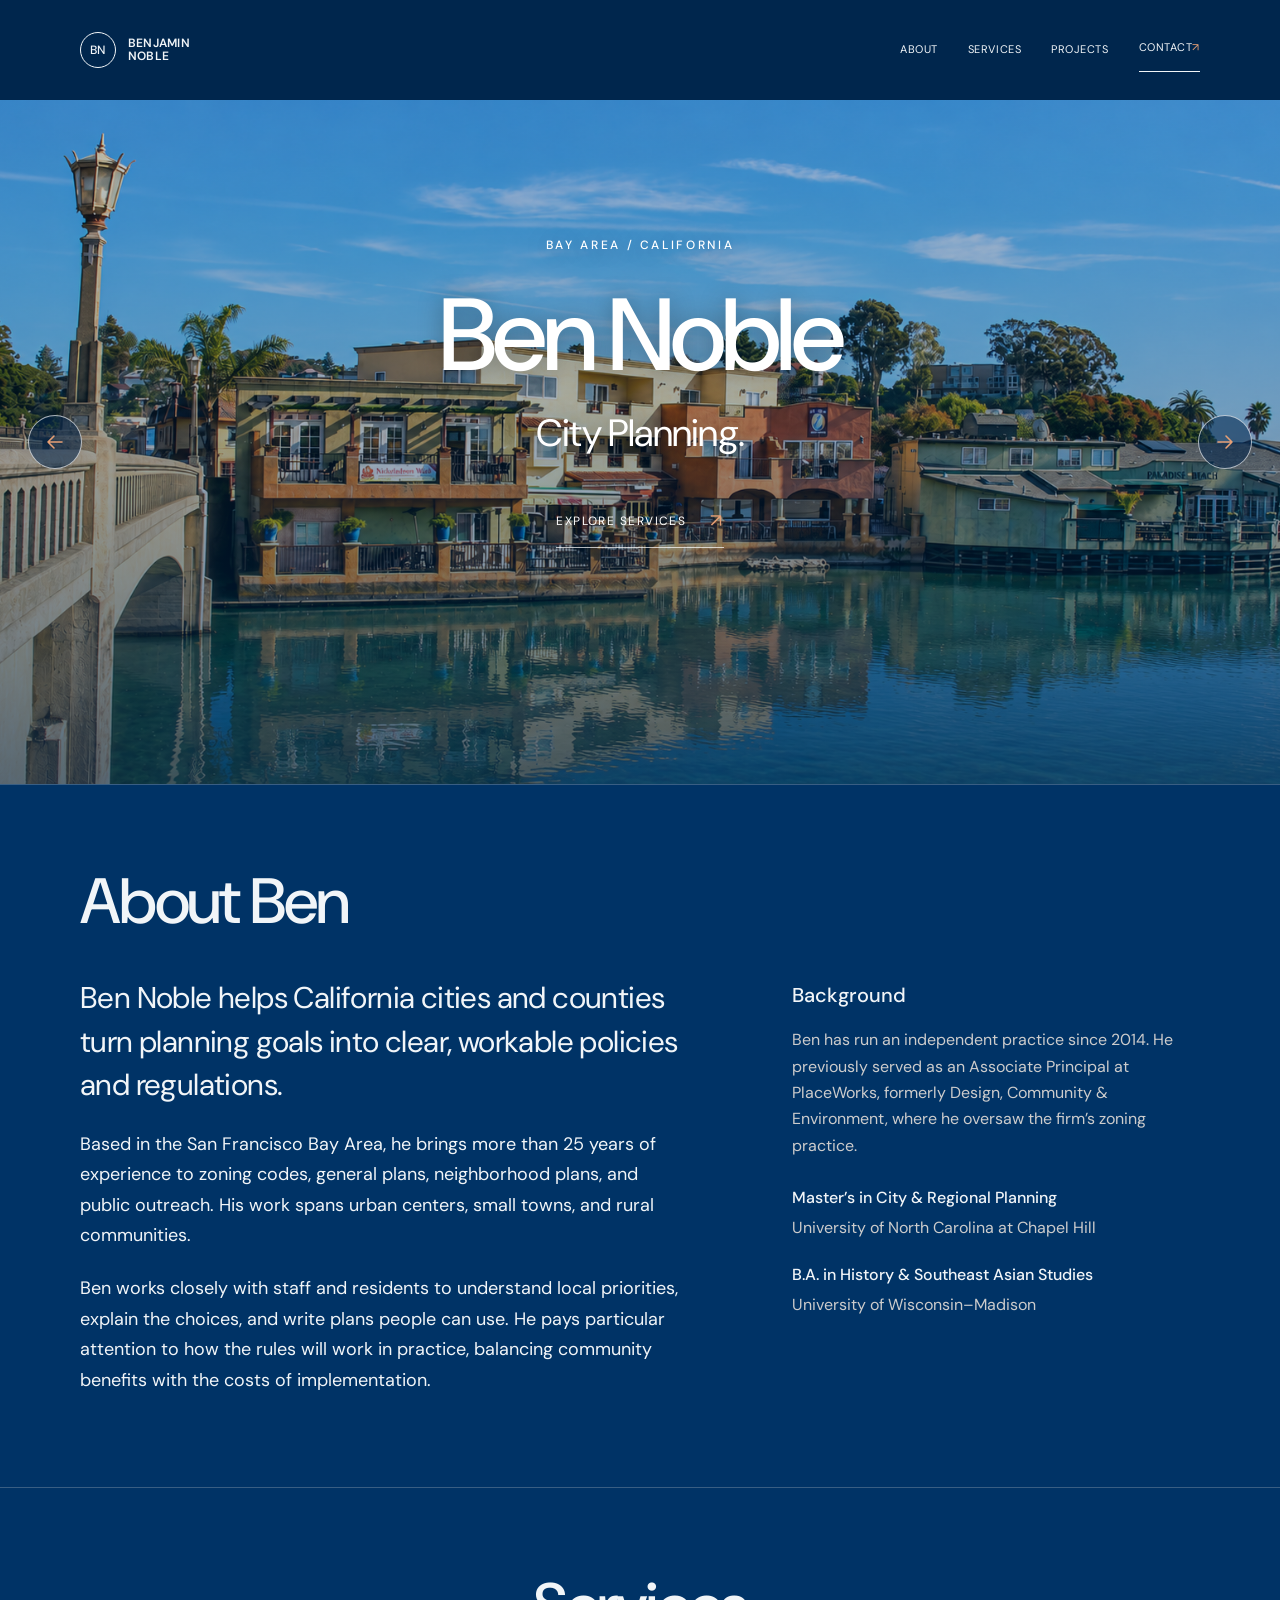
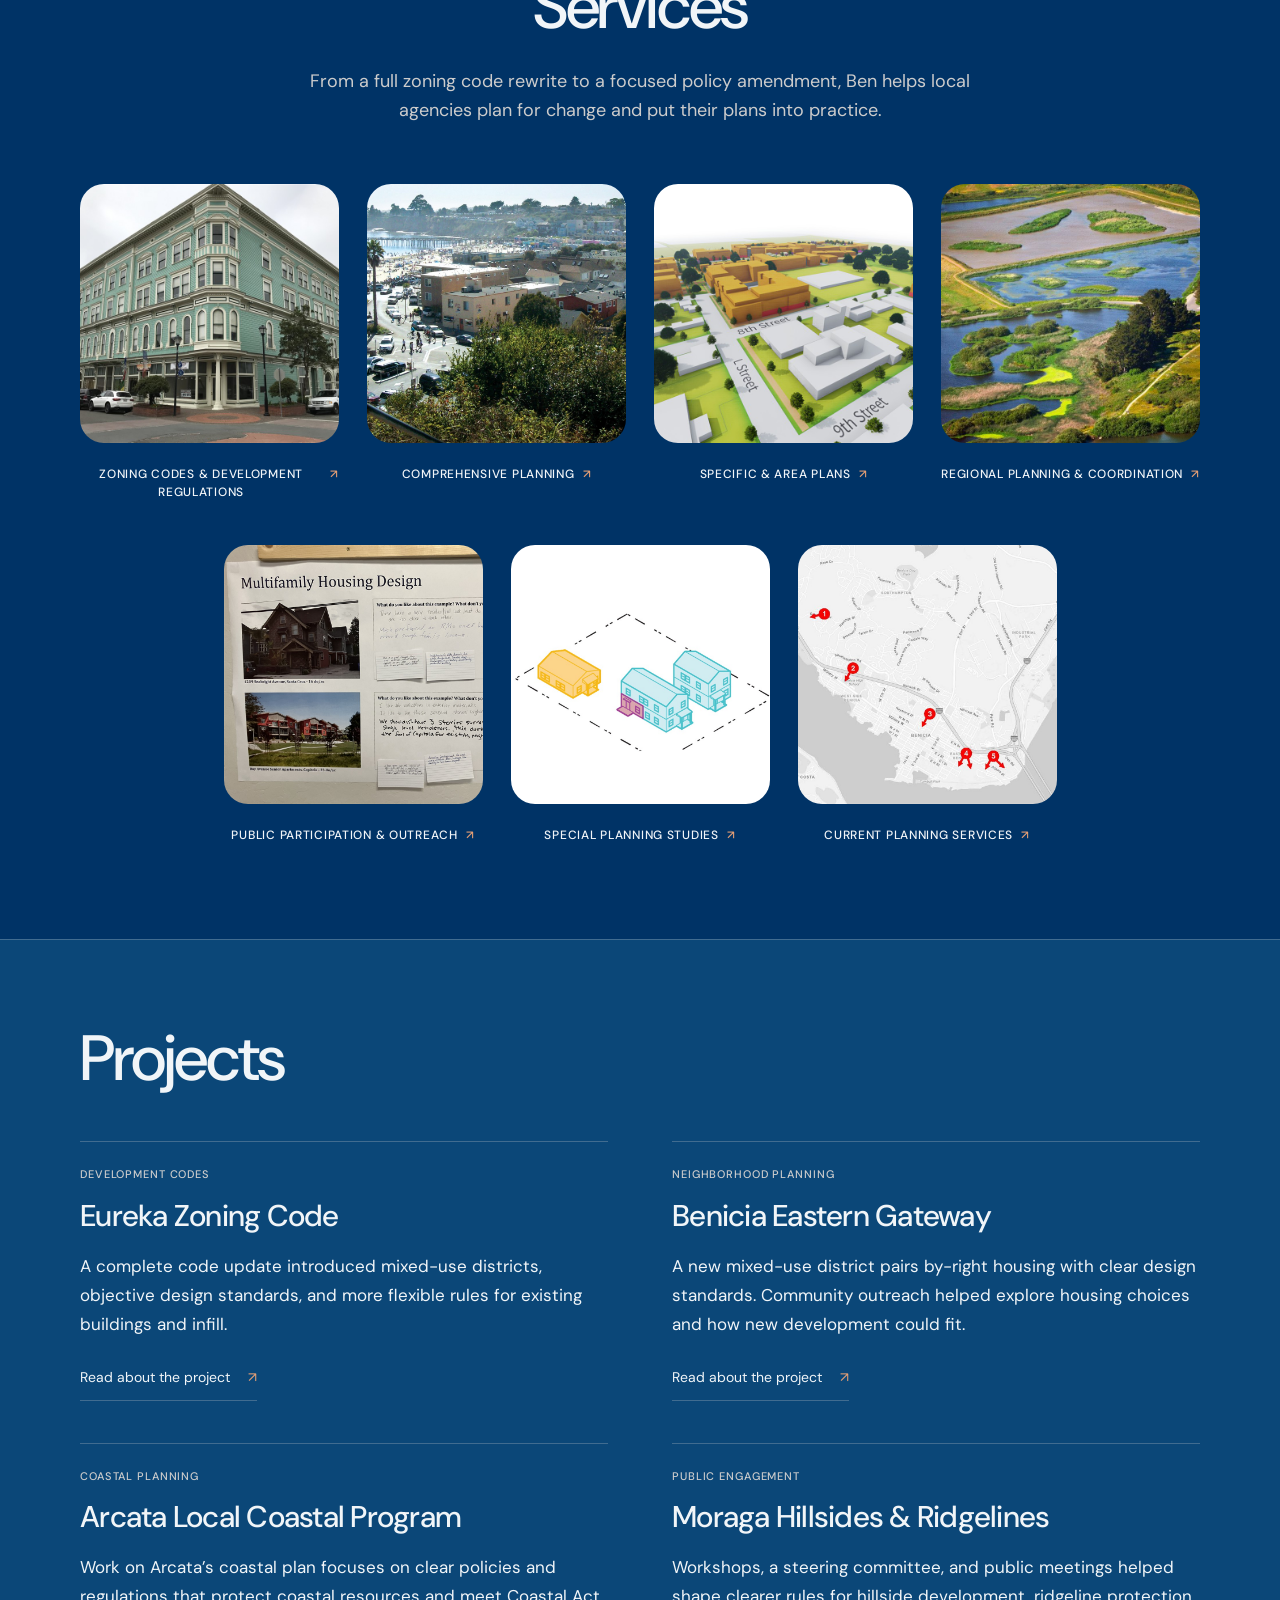
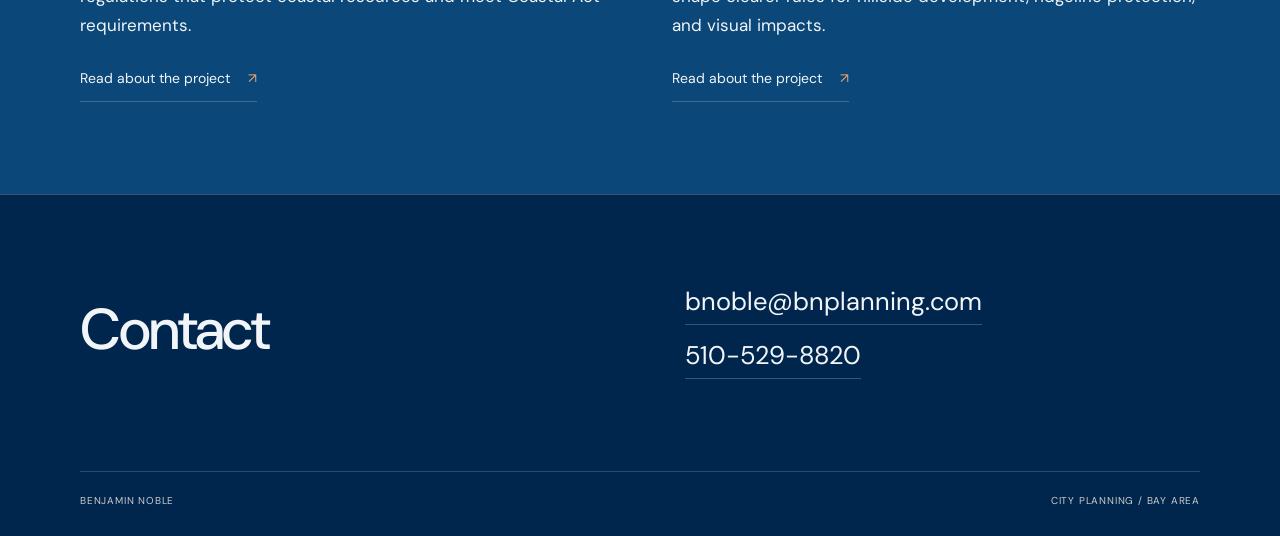
==== index.html @ ea284060 "Keep Benicia bench out of hero crop at narrow widths" ====
<!doctype html>
<html lang="en">
  <head>
    <meta charset="UTF-8" />
    <meta name="viewport" content="width=device-width, initial-scale=1.0" />
    <meta name="description" content="Ben Noble is a Bay Area city planning consultant helping California communities with zoning codes, general plans, area plans, and public outreach." />
    <title>Benjamin Noble — City Planning</title>
    <link rel="preconnect" href="https://fonts.googleapis.com" />
    <link rel="preconnect" href="https://fonts.gstatic.com" crossorigin />
    <link href="https://fonts.googleapis.com/css2?family=DM+Sans:wght@400;500;600&display=swap" rel="stylesheet" />
    <link rel="stylesheet" href="styles.css?v=hero-photos-3" />
  </head>
  <body class="home-page">
    <a class="skip-link" href="#main">Skip to content</a>
    <header class="site-header">
      <div class="shell header-inner">
        <a class="wordmark" href="#top" aria-label="Benjamin Noble home">
          <span class="wordmark-mark" aria-hidden="true">BN</span>
          <span>Benjamin<br />Noble</span>
        </a>
        <button class="menu-toggle" type="button" aria-expanded="false" aria-controls="site-nav">
          <span class="menu-toggle-label">Menu</span>
          <span class="menu-toggle-icon" aria-hidden="true"><i></i><i></i></span>
        </button>
        <nav class="site-nav" id="site-nav" aria-label="Primary navigation">
          <a href="#about">About</a>
          <a href="#projects">Services</a>
          <a href="#selected-projects">Projects</a>
          <a class="nav-contact" href="#contact">Contact <span aria-hidden="true">↗</span></a>
        </nav>
      </div>
    </header>

    <main id="main">
      <section class="hero hero-photo hero-slideshow" id="top" aria-labelledby="hero-title" aria-roledescription="carousel">
        <div class="hero-slides" aria-hidden="true">
          <img class="hero-slide is-active" src="images/hero-capitola-bridge.png" alt="" width="1903" height="826" fetchpriority="high" />
          <img class="hero-slide" src="images/hero-capitola-mall.jpg" alt="" width="2400" height="1800" />
          <img class="hero-slide" src="images/hero-benicia-city.jpg" alt="" width="4032" height="3024" />
        </div>
        <div class="shell hero-photo-content">
          <p class="hero-location">Bay Area / California</p>
          <h1 id="hero-title">Ben Noble</h1>
          <p class="hero-discipline">City Planning.</p>
          <a class="hero-services-link" href="#projects">Explore services <span aria-hidden="true">↗</span></a>
        </div>
        <div class="hero-carousel-controls" hidden>
          <button class="hero-step hero-previous" type="button" aria-label="Previous photo"><svg viewBox="0 0 24 24" aria-hidden="true"><path d="M19 12H5m6-6-6 6 6 6" /></svg></button>
          <button class="hero-step hero-next" type="button" aria-label="Next photo"><svg viewBox="0 0 24 24" aria-hidden="true"><path d="M5 12h14m-6-6 6 6-6 6" /></svg></button>
          <p class="visually-hidden hero-slide-status" aria-live="polite"></p>
        </div>
      </section>

      <section class="intro section-rule" id="about" aria-labelledby="about-title">
        <div class="shell">
          <h2 class="content-title" id="about-title">About Ben</h2>
          <div class="about-grid">
            <div class="about-copy">
              <p class="about-lead">Ben Noble helps California cities and counties turn planning goals into clear, workable policies and regulations.</p>
              <p>Based in the San Francisco Bay Area, he brings more than 25 years of experience to zoning codes, general plans, neighborhood plans, and public outreach. His work spans urban centers, small towns, and rural communities.</p>
              <p>Ben works closely with staff and residents to understand local priorities, explain the choices, and write plans people can use. He pays particular attention to how the rules will work in practice, balancing community benefits with the costs of implementation.</p>
            </div>
            <aside class="about-background" aria-labelledby="background-title">
              <h3 id="background-title">Background</h3>
              <p>Ben has run an independent practice since 2014. He previously served as an Associate Principal at PlaceWorks, formerly Design, Community &amp; Environment, where he oversaw the firm’s zoning practice.</p>
              <dl class="credentials">
                <div><dt>Master’s in City &amp; Regional Planning</dt><dd>University of North Carolina at Chapel Hill</dd></div>
                <div><dt>B.A. in History &amp; Southeast Asian Studies</dt><dd>University of Wisconsin–Madison</dd></div>
              </dl>
            </aside>
          </div>
        </div>
      </section>

      <section class="projects section-rule" id="projects" aria-labelledby="work-title">
        <div class="shell work-shell">
          <div class="work-heading">
            <h2 id="work-title">Services</h2>
            <p class="section-description">From a full zoning code rewrite to a focused policy amendment, Ben helps local agencies plan for change and put their plans into practice.</p>
          </div>
          <div class="work-grid">
            <a class="work-card" href="policy.html">
              <div class="work-visual"><img src="images/policy.jpg" alt="Historic corner building in Eureka" width="640" height="640" loading="lazy" /></div>
              <h3>Zoning codes & development regulations <span aria-hidden="true">↗</span></h3>
            </a>
            <a class="work-card" href="planning.html">
              <div class="work-visual"><img src="images/planning-capitola-photo.jpg?v=edge-1" alt="Capitola waterfront and surrounding neighborhood" width="900" height="900" loading="lazy" /></div>
              <h3>Comprehensive planning <span aria-hidden="true">↗</span></h3>
            </a>
            <a class="work-card" href="design.html">
              <div class="work-visual"><img src="images/design.jpg" alt="Urban design model for Arcata’s Creamery neighborhood" width="640" height="640" loading="lazy" /></div>
              <h3>Specific & area plans <span aria-hidden="true">↗</span></h3>
            </a>
            <a class="work-card" href="regional-planning.html">
              <div class="work-visual"><img src="images/regional.jpg" alt="Wetlands and waterways in Arcata" width="640" height="640" loading="lazy" /></div>
              <h3>Regional planning & coordination <span aria-hidden="true">↗</span></h3>
            </a>
            <a class="work-card" href="engagement.html">
              <div class="work-visual"><img src="images/outreach-multifamily.jpg" alt="Multifamily housing design display with written public feedback" width="900" height="900" loading="lazy" /></div>
              <h3>Public participation & outreach <span aria-hidden="true">↗</span></h3>
            </a>
            <a class="work-card" href="planning-studies.html">
              <div class="work-visual"><img src="images/studies-single-lot.jpg" alt="Single-lot housing configuration diagram" width="900" height="900" loading="lazy" /></div>
              <h3>Special planning studies <span aria-hidden="true">↗</span></h3>
            </a>
            <a class="work-card" href="current-planning.html">
              <div class="work-visual"><img src="images/current-view-protection.jpg?v=edge-1" alt="View-protection study locations in Benicia" width="900" height="900" loading="lazy" /></div>
              <h3>Current planning services <span aria-hidden="true">↗</span></h3>
            </a>
          </div>
        </div>
      </section>

      <section class="selected-projects section-rule" id="selected-projects" aria-labelledby="selected-projects-title">
        <div class="shell">
          <h2 class="content-title" id="selected-projects-title">Projects</h2>
          <div class="featured-grid">
            <article class="featured-project">
              <p class="project-type">Development codes</p>
              <h3>Eureka Zoning Code</h3>
              <p>A complete code update introduced mixed-use districts, objective design standards, and more flexible rules for existing buildings and infill.</p>
              <a class="project-read-more" href="policy.html#eureka-zoning">Read about the project <span aria-hidden="true">↗</span><span class="visually-hidden">: Eureka Zoning Code</span></a>
            </article>
            <article class="featured-project">
              <p class="project-type">Neighborhood planning</p>
              <h3>Benicia Eastern Gateway</h3>
              <p>A new mixed-use district pairs by-right housing with clear design standards. Community outreach helped explore housing choices and how new development could fit.</p>
              <a class="project-read-more" href="design.html#benicia-gateway">Read about the project <span aria-hidden="true">↗</span><span class="visually-hidden">: Benicia Eastern Gateway</span></a>
            </article>
            <article class="featured-project">
              <p class="project-type">Coastal planning</p>
              <h3>Arcata Local Coastal Program</h3>
              <p>Work on Arcata’s coastal plan focuses on clear policies and regulations that protect coastal resources and meet Coastal Act requirements.</p>
              <a class="project-read-more" href="planning.html#arcata-coastal">Read about the project <span aria-hidden="true">↗</span><span class="visually-hidden">: Arcata Local Coastal Program</span></a>
            </article>
            <article class="featured-project">
              <p class="project-type">Public engagement</p>
              <h3>Moraga Hillsides &amp; Ridgelines</h3>
              <p>Workshops, a steering committee, and public meetings helped shape clearer rules for hillside development, ridgeline protection, and visual impacts.</p>
              <a class="project-read-more" href="engagement.html#moraga-hillsides">Read about the project <span aria-hidden="true">↗</span><span class="visually-hidden">: Moraga Hillsides &amp; Ridgelines</span></a>
            </article>
          </div>
        </div>
      </section>

      <section class="contact section-rule" id="contact" aria-labelledby="contact-title">
        <div class="shell contact-layout">
          <h2 class="content-title" id="contact-title">Contact</h2>
          <div class="contact-details">
            <a href="mailto:bnoble@bnplanning.com">bnoble@bnplanning.com</a>
            <a href="tel:+15105298820">510-529-8820</a>
          </div>
        </div>
      </section>
    </main>

    <footer class="site-footer">
      <div class="shell footer-inner">
        <span>Benjamin Noble</span>
        <span>City planning / Bay Area</span>
      </div>
    </footer>
    <script src="script.js?v=hero-photos-2"></script>
  </body>
</html>
---- styles.css ----
:root {
  --paper: #003366;
  --ink: #f1f5f8;
  --muted: #CCCCCC;
  --line: rgba(204, 204, 204, .28);
  --sage: #426b91;
  --navy: #00264d;
  --coral: #e7a075;
  --shell: min(1120px, calc(100vw - 80px));
  --sans: "DM Sans", Arial, sans-serif;
  --motion-ease: cubic-bezier(.22, 1, .36, 1);
}

* { box-sizing: border-box; }
html { scroll-behavior: smooth; }
body { margin: 0; background: var(--paper); color: var(--ink); font-family: var(--sans); font-size: 16px; line-height: 1.4; }
a { color: inherit; text-decoration: none; }
a:focus-visible, button:focus-visible { outline: 2px solid var(--coral); outline-offset: 5px; }
.shell { width: var(--shell); margin: 0 auto; }
.skip-link { position: fixed; left: 1rem; top: -5rem; z-index: 20; padding: .65rem 1rem; background: var(--ink); color: var(--paper); }
.skip-link:focus { top: 1rem; }
.site-header { position: absolute; z-index: 5; top: 0; width: 100%; }
.header-inner { display: flex; align-items: center; justify-content: space-between; padding: 28px 0; }
.wordmark { display: flex; align-items: center; gap: 12px; font-size: 12px; line-height: 1.05; font-weight: 600; letter-spacing: .02em; text-transform: uppercase; }
.wordmark-mark { display: grid; width: 36px; height: 36px; place-items: center; border: 1px solid var(--ink); border-radius: 50%; font-family: var(--sans); font-size: 12px; font-weight: 500; }
.site-nav { display: flex; align-items: center; gap: 30px; font-family: var(--sans); font-size: 11px; text-transform: uppercase; letter-spacing: .05em; }
.site-nav a { transition: color .2s ease; }
.site-nav a:hover { color: var(--coral); }
.nav-contact { border-bottom: 1px solid currentColor; padding-bottom: 3px; }
.menu-toggle { display: none; border: 0; background: none; color: inherit; font: inherit; }
.hero { min-height: 640px; padding: 125px 0 45px; }
.hero-grid { display: grid; grid-template-columns: 1fr .93fr; align-items: center; gap: 9%; }
.eyebrow, .section-index, .art-label, .project-caption, .footer-inner { font-family: var(--sans); font-size: 10px; letter-spacing: .08em; text-transform: uppercase; }
.eyebrow { display: flex; align-items: center; gap: 13px; margin: 0 0 30px; color: var(--muted); }
.eyebrow span { color: var(--coral); }
h1, h2 { margin: 0; font-weight: 500; letter-spacing: -.045em; line-height: .92; }
h1 { font-size: clamp(58px, 8.2vw, 112px); }
h2 { font-size: clamp(54px, 7vw, 92px); }
h1 em, h2 em { font-family: var(--sans); font-style: normal; font-weight: 500; letter-spacing: -.06em; }
.hero-bottom { display: flex; align-items: center; justify-content: space-between; max-width: 390px; margin-top: 52px; }
.circle-link { display: grid; width: 52px; height: 52px; place-items: center; border: 1px solid var(--ink); border-radius: 50%; font-size: 22px; transition: background .2s ease, color .2s ease; }
.circle-link:hover { background: var(--ink); color: var(--paper); }
.hero-art { position: relative; max-width: 620px; aspect-ratio: 620 / 680; background: var(--sage); overflow: hidden; }
.hero-art svg { display: block; width: 100%; height: 100%; }
.art-label { position: absolute; z-index: 1; color: var(--navy); }
.art-label-top { top: 22px; left: 22px; }
.art-label-bottom { right: 22px; bottom: 22px; writing-mode: vertical-rl; transform: rotate(180deg); }
.section-rule { border-top: 1px solid var(--line); }
.split-layout { display: grid; grid-template-columns: 1fr 2.2fr; gap: 9%; }
.intro { padding: 82px 0 92px; }
.section-index { margin: 8px 0 0; color: var(--muted); }
.intro-content { max-width: 680px; }
.intro-meta { display: flex; align-items: center; gap: 28px; margin-top: 38px; }
.placeholder-copy { margin: 0; color: var(--muted); font-family: var(--sans); font-size: 11px; text-transform: uppercase; letter-spacing: .08em; }
.line-arrow { color: var(--coral); font-size: 26px; }
.services { padding: 84px 0 92px; background: #0b4778; }
.section-heading { align-items: start; }
.section-heading h2 { margin-top: 30px; }
.service-list { margin: 58px 0 0 31.4%; border-top: 1px solid var(--line); }
.service-item { display: grid; grid-template-columns: 1fr 30px; align-items: center; gap: 22px; padding: 24px 0; border-bottom: 1px solid var(--line); transition: color .2s ease; }
.service-item:is(:hover, :focus-visible) { color: var(--coral); }
.service-arrow { font-family: var(--sans); font-size: 10px; }
.service-name { font-family: var(--sans); font-size: clamp(25px, 3vw, 40px); }
.service-arrow { font-size: 20px; text-align: right; }
.service-detail-grid { display: grid; grid-template-columns: repeat(2, 1fr); gap: 1px; margin: 48px 0 0 31.4%; background: var(--line); border: 1px solid var(--line); }
.service-detail { min-height: 180px; padding: 22px 24px 20px; background: #0b4778; scroll-margin-top: 24px; }
.detail-placeholder, .detail-back { margin: 0; color: var(--muted); font-family: var(--sans); font-size: 10px; letter-spacing: .07em; text-transform: uppercase; }
.service-detail h3 { margin: 26px 0 12px; font-family: var(--sans); font-size: clamp(25px, 3vw, 38px); font-weight: 500; letter-spacing: -.04em; }
.detail-back { display: inline-block; margin-top: 30px; border-bottom: 1px solid currentColor; padding-bottom: 3px; transition: color .2s ease; }
.detail-back:hover { color: var(--coral); }
.projects { padding: 84px 0 95px; }
.projects-heading { display: flex; align-items: baseline; justify-content: space-between; }
.text-link { font-family: var(--sans); font-size: 10px; text-transform: uppercase; letter-spacing: .07em; border-bottom: 1px solid currentColor; padding-bottom: 4px; }
.project-grid { display: grid; grid-template-columns: 1.2fr .8fr; gap: 7%; align-items: start; margin-top: 58px; }
.project-card { display: block; }
.project-card-small { margin-top: 68px; }
.project-card-offset { margin-top: 145px; }
.project-visual { position: relative; display: flex; align-items: end; min-height: 330px; overflow: hidden; }
.project-card-large .project-visual { min-height: 390px; }
.project-visual span { position: relative; z-index: 1; margin: 22px; font-family: var(--sans); font-size: 10px; letter-spacing: .07em; line-height: 1.45; text-transform: uppercase; }
.visual-terrace { background: #315f86; }
.visual-terrace::before { position: absolute; inset: 18% -10% 0; content: ""; background: repeating-linear-gradient(155deg, transparent 0 48px, rgba(204,204,204,.65) 49px 51px); transform: rotate(-13deg); }
.visual-block { background: var(--navy); color: var(--ink); }
.visual-block::before { position: absolute; inset: 0; content: ""; background: linear-gradient(135deg, transparent 0 29%, rgba(227,125,84,.86) 30% 48%, transparent 49% 100%), linear-gradient(25deg, transparent 0 55%, rgba(204,204,204,.5) 56% 67%, transparent 68%); }
.visual-grid { background: #214f7e; }
.visual-grid::before { position: absolute; inset: 0; content: ""; background: linear-gradient(90deg, transparent 49.5%, rgba(0,51,102,.45) 50% 50.5%, transparent 51%), linear-gradient(0deg, transparent 49.5%, rgba(0,51,102,.45) 50% 50.5%, transparent 51%); background-size: 54px 54px; transform: rotate(18deg) scale(1.3); }
.project-caption { display: flex; justify-content: space-between; padding-top: 15px; color: var(--muted); }
.contact { padding: 86px 0 92px; background: var(--navy); color: var(--ink); }
.contact-inner { display: grid; grid-template-columns: 1fr 2.2fr; gap: 9%; }
.contact .section-index { color: #CCCCCC; }
.contact h2 { grid-column: 2; margin-top: 34px; }
.contact-link { grid-column: 2; width: max-content; margin-top: 36px; border-bottom: 1px solid currentColor; padding-bottom: 7px; font-family: var(--sans); font-size: 11px; text-transform: uppercase; letter-spacing: .08em; }
.contact-link span { color: var(--coral); margin-left: 20px; font-size: 17px; }
.site-footer { background: var(--navy); color: #CCCCCC; }
.footer-inner { display: flex; justify-content: space-between; gap: 20px; padding: 22px 0 28px; border-top: 1px solid rgba(204,204,204,.22); }
@media (max-width: 760px) {
  :root { --shell: min(100% - 40px, 600px); }
  .header-inner { padding: 22px 0; }
  .menu-toggle { display: flex; align-items: center; gap: 11px; cursor: pointer; font-family: var(--sans); font-size: 10px; letter-spacing: .07em; text-transform: uppercase; }
  .menu-toggle-icon { display: grid; gap: 5px; }
  .menu-toggle-icon i { display: block; width: 22px; height: 1px; background: currentColor; transition: transform .2s ease; }
  .site-nav { position: absolute; top: 78px; left: 20px; right: 20px; display: grid; gap: 0; padding: 10px 0; background: var(--paper); border: 1px solid var(--line); visibility: hidden; opacity: 0; pointer-events: none; transform: translateY(-6px); transition: opacity .2s ease, transform .25s var(--motion-ease), visibility .2s; }
  .site-nav.is-open { visibility: visible; opacity: 1; pointer-events: auto; transform: translateY(0); }
  .menu-toggle[aria-expanded="true"] .menu-toggle-icon i:first-child { transform: translateY(3px) rotate(45deg); }
  .menu-toggle[aria-expanded="true"] .menu-toggle-icon i:last-child { transform: translateY(-3px) rotate(-45deg); }
  .site-nav a { padding: 15px 18px; border-bottom: 1px solid var(--line); }
  .site-nav a:last-child { border-bottom: 0; }
  .nav-contact { border-bottom: 0; }
  .hero { min-height: auto; padding: 112px 0 52px; }
  .hero-grid { display: flex; flex-direction: column; align-items: stretch; gap: 58px; }
  h1 { font-size: clamp(60px, 18vw, 105px); }
  .hero-bottom { margin-top: 46px; }
  .hero-art { width: 82%; margin-left: auto; }
  .split-layout, .contact-inner { grid-template-columns: 1fr; gap: 50px; }
  .intro, .services, .projects { padding: 68px 0 76px; }
  .section-heading h2 { margin-top: 0; }
  .service-list { margin: 48px 0 0; }
  .service-detail-grid { grid-template-columns: 1fr; margin: 32px 0 0; }
  .project-grid { display: block; margin-top: 48px; }
  .project-card-small, .project-card-offset { margin-top: 48px; }
  .project-card-large .project-visual { min-height: 330px; }
  .project-visual { min-height: 240px; }
  .contact { padding: 68px 0 76px; }
  .contact h2, .contact-link { grid-column: 1; margin-top: 0; }
  .contact-link { margin-top: 30px; }
  .footer-inner { flex-wrap: wrap; font-size: 9px; }
}

.detail-page { min-height: 100vh; background: var(--paper); }
.detail-main { padding: 150px 0 110px; }
.detail-hero { display: grid; grid-template-columns: 1fr 2.2fr; gap: 9%; align-items: end; padding-bottom: 72px; border-bottom: 1px solid var(--line); }
.detail-hero h1 { font-size: clamp(64px, 9vw, 126px); }
.detail-kicker { margin: 0 0 24px; color: var(--muted); font-family: var(--sans); font-size: 10px; letter-spacing: .08em; text-transform: uppercase; }
.detail-intro { display: flex; align-items: end; justify-content: space-between; gap: 35px; }
.detail-intro p { max-width: 260px; margin: 0; color: var(--muted); font-family: var(--sans); font-size: 11px; line-height: 1.6; text-transform: uppercase; letter-spacing: .05em; }
.detail-index { margin: 0; color: var(--muted); font-family: var(--sans); font-size: 10px; letter-spacing: .08em; text-transform: uppercase; }
.detail-panels { display: grid; grid-template-columns: repeat(3, 1fr); gap: 1px; margin-top: 72px; background: var(--line); border: 1px solid var(--line); }
.detail-panel { min-height: 210px; padding: 24px; background: #0b4778; }
.detail-panel h2 { margin-top: 56px; font-size: clamp(29px, 3vw, 44px); }
.detail-return { display: inline-block; margin-top: 72px; border-bottom: 1px solid currentColor; padding-bottom: 5px; font-family: var(--sans); font-size: 10px; letter-spacing: .07em; text-transform: uppercase; }
.detail-return:hover { color: var(--coral); }

.text-link, .contact-link, .detail-return, .project-caption { transition: color .2s ease; }
.text-link:is(:hover, :focus-visible), .contact-link:is(:hover, :focus-visible), .project-card:is(:hover, :focus-visible) .project-caption { color: var(--coral); }

/* Small, one-step feedback; transforms leave the surrounding layout in place. */
@media (prefers-reduced-motion: no-preference) {
  .service-name, .service-arrow, .circle-link span, .contact-link span, .project-caption span:last-child { display: inline-block; transition: transform .3s var(--motion-ease); }
  .project-visual { transition: transform .35s var(--motion-ease); }
  .service-item:focus-visible .service-name { transform: translateX(4px); }
  .service-item:focus-visible .service-arrow, .contact-link:focus-visible span, .project-card:focus-visible .project-caption span:last-child { transform: translate(2px, -2px); }
  @media (hover: hover) and (pointer: fine) {
    .service-item:hover .service-name { transform: translateX(4px); }
    .service-item:hover .service-arrow, .contact-link:hover span, .project-card:hover .project-caption span:last-child { transform: translate(2px, -2px); }
    .circle-link:hover span { transform: translateY(3px); }
    .project-card:hover .project-visual { transform: translateY(-3px); }
  }
}

@media (prefers-reduced-motion: reduce) {
  html { scroll-behavior: auto; }
  *, *::before, *::after { animation: none !important; transition: none !important; }
  .site-nav { transform: none; }
}
@media (max-width: 760px) {
  .detail-main { padding: 110px 0 70px; }
  .detail-hero { grid-template-columns: 1fr; gap: 45px; padding-bottom: 50px; }
  .detail-intro { display: block; }
  .detail-intro p { margin-top: 30px; }
  .detail-panels { grid-template-columns: 1fr; margin-top: 48px; }
  .detail-panel { min-height: 160px; }
  .detail-panel h2 { margin-top: 35px; }
  .detail-return { margin-top: 48px; }
}

/* Category gallery inspired by the Our Work reference. */
.work-shell { max-width: 940px; }
.work-heading { text-align: center; margin-bottom: 58px; }
.work-heading .section-index { margin: 0 0 20px; }
.work-heading h2 { font-size: clamp(42px, 5vw, 66px); line-height: 1.1; letter-spacing: -.035em; }
.work-grid { display: grid; grid-template-columns: repeat(2, minmax(0, 1fr)); gap: 56px 64px; }
.work-card { display: block; min-width: 0; text-align: center; }
.work-visual { position: relative; aspect-ratio: 1 / 1; overflow: hidden; border-radius: 30px; isolation: isolate; }
.work-visual::before { z-index: -1; }
.work-number { position: absolute; top: 24px; left: 26px; font-size: 13px; letter-spacing: .1em; opacity: .8; }
.work-symbol { position: absolute; inset: 0; display: grid; place-items: center; font-size: clamp(100px, 15vw, 190px); font-weight: 400; line-height: 1; color: #f1f5f8; }
.work-card h3 { display: flex; align-items: center; justify-content: center; gap: 14px; margin: 22px 0 0; color: var(--ink); font-size: 15px; font-weight: 500; line-height: 1.5; letter-spacing: .12em; text-transform: uppercase; }
.work-card h3 span { color: var(--coral); }
.visual-community { background: #315f86; }
.visual-community::before { position: absolute; content: ""; inset: -25%; background: repeating-radial-gradient(circle at center, transparent 0 37px, rgba(204,204,204,.24) 38px 40px, transparent 41px 75px); }
.work-card:is(:hover, :focus-visible) h3 { color: var(--coral); }
@media (prefers-reduced-motion: no-preference) {
  .work-visual, .work-card h3 { transition: transform .3s var(--motion-ease), color .2s ease; }
  .work-card:is(:hover, :focus-visible) .work-visual { transform: translateY(-4px); }
}
@media (max-width: 760px) {
  .work-grid { gap: 38px 24px; }
  .work-heading { margin-bottom: 38px; }
  .work-visual { border-radius: 22px; }
  .work-number { top: 16px; left: 18px; font-size: 10px; }
  .work-symbol { font-size: clamp(70px, 18vw, 130px); }
  .work-card h3 { font-size: 12px; letter-spacing: .06em; gap: 8px; }
}
@media (max-width: 420px) {
  .work-grid { grid-template-columns: 1fr; gap: 36px; }
  .work-visual { aspect-ratio: 6 / 5; }
  .work-symbol { font-size: 130px; }
}

.work-visual img { display: block; width: 100%; height: 100%; object-fit: cover; }

.work-card h3 { max-width: 390px; margin-left: auto; margin-right: auto; align-items: baseline; }
.work-card h3 span { flex-shrink: 0; }
.service-overview { display: grid; grid-template-columns: 1fr 1fr; gap: 8%; align-items: start; margin-top: 60px; }
.service-overview p { font-size: clamp(20px, 2.3vw, 30px); line-height: 1.5; margin: 0; }
.service-overview img { display: block; width: 100%; height: auto; border-radius: 24px; }
.detail-hero h1 { font-size: clamp(42px, 6vw, 84px); line-height: 1.04; overflow-wrap: break-word; }
@media (max-width: 760px) { .service-overview { grid-template-columns: 1fr; gap: 35px; margin-top: 40px; } }

/* Four services above three centered services on desktop. */
.work-shell { max-width: 1120px; }
.work-grid { grid-template-columns: repeat(8, minmax(0, 1fr)); gap: 44px 28px; }
.work-card { grid-column: span 2; }
.work-card:nth-child(5) { grid-column: 2 / span 2; }
.work-card h3 { font-size: 12px; letter-spacing: .06em; gap: 8px; }
.work-visual { border-radius: 24px; }
@media (max-width: 900px) and (min-width: 761px) {
  .work-grid { grid-template-columns: repeat(3, minmax(0, 1fr)); gap: 36px 24px; }
  .work-card, .work-card:nth-child(5) { grid-column: auto; }
  .work-card:last-child { grid-column: 2; }
}
@media (max-width: 760px) {
  .work-grid { grid-template-columns: repeat(2, minmax(0, 1fr)); gap: 36px 24px; }
  .work-card, .work-card:nth-child(5), .work-card:last-child { grid-column: auto; }
}
@media (max-width: 420px) {
  .work-grid { grid-template-columns: 1fr; }
}

/* A shared alignment and compact two-column service directory. */
.services-heading { max-width: 760px; }
.services-heading .eyebrow { margin-bottom: 22px; }
.services-heading h2 { font-size: clamp(44px, 5.5vw, 76px); line-height: 1.05; }
.services .service-list { display: grid; grid-template-columns: repeat(2, minmax(0, 1fr)); column-gap: 54px; margin: 48px 0 0; border-top: 0; }
.services .service-item { grid-template-columns: minmax(0, 1fr) 24px; min-height: 108px; padding: 24px 0; border-top: 1px solid var(--line); border-bottom: 0; }
.services .service-name { font-size: clamp(20px, 2.1vw, 28px); line-height: 1.3; letter-spacing: -.02em; }
.services .service-arrow { font-size: 20px; }
@media (max-width: 760px) {
  .services .service-list { grid-template-columns: 1fr; margin-top: 34px; }
  .services .service-item { min-height: 84px; padding: 20px 0; }
}

/* Full-width city photograph with a centered title, in the site's navy palette. */
.home-page .site-header { position: relative; background: var(--navy); }
.hero-photo { position: relative; isolation: isolate; display: grid; align-items: center; min-height: 650px; min-height: clamp(560px, 78svh, 850px); padding: 90px 0 110px; overflow: hidden; background: var(--navy); color: #fff; }
.hero-background { position: absolute; z-index: -2; inset: 0; width: 100%; height: 100%; object-fit: cover; object-position: center 36%; }
.hero-photo::before { content: ""; position: absolute; z-index: -1; inset: 0; background: linear-gradient(180deg, rgba(0,38,77,.32), rgba(0,38,77,.32) 35%, rgba(0,38,77,.75)); }
.hero-photo-content { text-align: center; padding: 25px 0; text-shadow: 0 2px 24px rgba(0,0,0,.35); }
.hero-location { margin: 0 0 28px; font-size: 12px; font-weight: 500; text-transform: uppercase; letter-spacing: .22em; }
.hero-photo h1 { font-size: clamp(64px, 8vw, 118px); font-weight: 500; line-height: 1.04; letter-spacing: -.045em; }
.hero-discipline { margin: 22px 0 0; font-size: clamp(24px, 3vw, 38px); line-height: 1.25; letter-spacing: -.02em; }
.hero-services-link { display: inline-flex; align-items: center; gap: 24px; padding: 12px 0; margin-top: 38px; border-bottom: 1px solid rgba(255,255,255,.7); font-size: 12px; text-transform: uppercase; letter-spacing: .12em; }
.hero-services-link span { color: var(--coral); font-size: 19px; }
.hero-services-link:is(:hover,:focus-visible) { color: var(--coral); }
.hero-photo-credit { position: absolute; right: 28px; bottom: 20px; font-size: 10px; color: rgba(255,255,255,.8); }
.hero-photo-credit:hover { color: #fff; }
@media (max-width: 760px) {
  .hero-photo { min-height: 610px; min-height: min(78svh, 720px); padding: 84px 0 100px; }
  .hero-background { object-position: 53% center; }
  .hero-location { font-size: 10px; letter-spacing: .16em; }
  .hero-photo h1 { font-size: clamp(56px, 14vw, 88px); }
  .hero-photo-credit { right: 20px; left: 20px; bottom: 16px; text-align: center; font-size: 9px; }
}

/* Responsive safeguards and comfortably sized navigation controls. */
img { max-width: 100%; }
.detail-hero > *, .service-overview > *, .contact-inner > * { min-width: 0; }
h1, h2 { overflow-wrap: break-word; }
.site-nav a, .detail-return, .contact-link { min-height: 44px; display: inline-flex; align-items: center; }
@media (max-width: 760px) {
  .header-inner { padding: 18px 0; }
  .menu-toggle { min-height: 44px; min-width: 88px; justify-content: flex-end; padding: 10px 0 10px 10px; }
  .wordmark { min-height: 44px; }
  .intro h2, .contact h2 { font-size: clamp(42px, 10vw, 72px); line-height: 1.02; }
  .work-visual { aspect-ratio: 1; }
  html:not(.js) .header-inner { flex-wrap: wrap; gap: 20px; }
  html:not(.js) .menu-toggle { display: none; }
  html:not(.js) .site-nav { position: static; width: 100%; visibility: visible; opacity: 1; pointer-events: auto; transform: none; }
}


/* Content pages: a shared reading rhythm for biography, services, and projects. */
.visually-hidden { position: absolute; width: 1px; height: 1px; padding: 0; margin: -1px; overflow: hidden; clip-path: inset(50%); white-space: nowrap; border: 0; }
.content-title { font-size: clamp(42px, 5vw, 66px); line-height: 1.08; letter-spacing: -.035em; }
.section-description { max-width: 680px; margin: 24px 0 0; color: var(--muted); font-size: 18px; line-height: 1.65; }
.work-heading .section-description { margin-left: auto; margin-right: auto; }
.about-grid { display: grid; grid-template-columns: 1.5fr 1fr; gap: 9%; align-items: start; margin-top: 40px; }
.about-grid > *, .featured-grid > *, .contact-layout > *, .experience-entry > * { min-width: 0; }
.about-copy p { margin: 0 0 22px; font-size: 18px; line-height: 1.7; }
.about-copy .about-lead { font-size: clamp(24px, 2.5vw, 30px); line-height: 1.45; letter-spacing: -.02em; }
.about-copy p:last-child { margin-bottom: 0; }
.about-background { padding-top: 5px; }
.about-background h3 { margin: 0 0 18px; font-size: 20px; font-weight: 500; }
.about-background p, .credentials { color: var(--muted); font-size: 16px; line-height: 1.65; }
.about-background p { margin: 0; }
.credentials { margin: 26px 0 0; }
.credentials > div + div { margin-top: 20px; }
.credentials dt { color: var(--ink); font-weight: 500; }
.credentials dd { margin: 4px 0 0; }
.selected-projects { padding: 84px 0 92px; background: #0b4778; }
.featured-grid { display: grid; grid-template-columns: repeat(2, minmax(0, 1fr)); gap: 42px 64px; margin-top: 48px; }
.featured-project { display: flex; flex-direction: column; align-items: start; padding-top: 24px; border-top: 1px solid var(--line); }
.project-type { margin: 0 0 14px; color: var(--muted); font-size: 11px; font-weight: 500; line-height: 1.6; letter-spacing: .08em; text-transform: uppercase; }
.featured-project h3, .experience-entry h3 { margin: 0; font-size: clamp(25px, 2.5vw, 30px); font-weight: 500; line-height: 1.2; letter-spacing: -.025em; }
.featured-project > p:not(.project-type) { margin: 18px 0; font-size: 17px; line-height: 1.7; }
.project-read-more { display: inline-flex; align-items: center; gap: 18px; min-height: 44px; margin-top: auto; font-size: 14px; border-bottom: 1px solid var(--line); }
.project-read-more > span[aria-hidden], .service-next-step a span { color: var(--coral); }
.project-read-more:hover, .contact-details a:hover, .service-next-step a:hover { color: var(--coral); }
.contact-layout { display: grid; grid-template-columns: 1.35fr 1fr; gap: 9%; align-items: center; }
.contact-layout h2 { margin: 0; font-size: clamp(42px, 4.5vw, 62px); line-height: 1.08; }
.contact-description { max-width: 450px; margin: 26px 0 0; color: var(--muted); font-size: 18px; line-height: 1.65; }
.contact-details { display: flex; flex-direction: column; align-items: start; gap: 10px; }
.contact-details a { display: inline-flex; align-items: center; min-height: 44px; max-width: 100%; font-size: clamp(19px, 2.2vw, 27px); line-height: 1.4; overflow-wrap: anywhere; border-bottom: 1px solid var(--line); }
.contact-details p { margin: 22px 0 0; color: var(--muted); font-size: 16px; line-height: 1.7; }
.service-page .detail-hero { display: block; padding-bottom: 42px; }
.service-page .detail-index { margin-bottom: 22px; }
.service-page .detail-hero h1 { max-width: 980px; font-size: clamp(40px, 5.5vw, 72px); line-height: 1.08; }
.service-page .service-overview { grid-template-columns: 1.3fr 1fr; gap: 8%; }
.service-copy p { margin: 0 0 22px; font-size: 18px; line-height: 1.7; }
.service-copy .service-lead { font-size: clamp(24px, 2.3vw, 30px); line-height: 1.45; letter-spacing: -.02em; }
.service-copy p:last-child { margin-bottom: 0; }
.service-scope, .service-projects, .related-projects { margin-top: 72px; }
.service-scope h2, .service-projects h2, .related-projects h2 { font-size: clamp(28px, 3vw, 38px); line-height: 1.15; letter-spacing: -.025em; }
.service-scope ul, .related-projects ul { list-style: none; padding: 0; margin: 30px 0 0; }
.service-scope ul { display: grid; grid-template-columns: repeat(3, minmax(0, 1fr)); gap: 28px; }
.service-scope li { border-top: 1px solid var(--line); padding-top: 20px; font-size: 18px; line-height: 1.55; }
.experience-entry { display: grid; grid-template-columns: 1fr 1.5fr; gap: 8%; border-top: 1px solid var(--line); padding-top: 28px; margin-top: 32px; scroll-margin-top: 32px; }
.experience-entry > div > p:not(.project-type) { margin: 0 0 18px; font-size: 18px; line-height: 1.7; }
.experience-entry > div > p:last-child { margin-bottom: 0; }
.related-projects ul { display: grid; grid-template-columns: repeat(2, minmax(0, 1fr)); column-gap: 56px; }
.related-projects li { border-top: 1px solid var(--line); padding: 18px 0; font-size: 17px; line-height: 1.6; }
.service-next-step { display: flex; align-items: center; justify-content: space-between; flex-wrap: wrap; gap: 18px; margin-top: 72px; padding: 28px 32px; border-radius: 18px; background: #0b4778; }
.service-next-step p { margin: 0; font-size: 24px; line-height: 1.3; letter-spacing: -.02em; }
.service-next-step a { display: inline-flex; align-items: center; gap: 24px; min-height: 44px; border-bottom: 1px solid var(--line); font-size: 16px; }
.service-page .detail-return { margin-top: 38px; }
@media (max-width: 760px) {
  .about-grid, .featured-grid, .contact-layout, .service-page .service-overview, .experience-entry { grid-template-columns: 1fr; }
  .about-grid { gap: 36px; margin-top: 30px; }
  .about-background { border-top: 1px solid var(--line); padding-top: 28px; }
  .selected-projects { padding: 68px 0 76px; }
  .featured-grid { gap: 36px; margin-top: 34px; }
  .contact-layout { gap: 36px; }
  .contact-layout h2 { font-size: clamp(42px, 9vw, 62px); }
  .service-page .service-overview { gap: 32px; }
  .service-page .detail-hero { padding-bottom: 32px; }
  .service-scope, .service-projects, .related-projects { margin-top: 48px; }
  .service-scope ul, .related-projects ul { grid-template-columns: 1fr; gap: 0; margin-top: 24px; }
  .service-scope li { padding: 18px 0; }
  .experience-entry { gap: 22px; margin-top: 28px; padding-top: 24px; }
  .service-next-step { margin-top: 48px; padding: 24px; }
}

/* Contact: put the contact information first in a clean, two-column block. */
.contact-layout { grid-template-columns: 1fr 1fr; align-items: start; }
.contact-layout h2 { grid-column: auto; max-width: 12ch; }
.contact-details { grid-column: 2; grid-row: 1; padding-top: 4px; }
@media (max-width: 760px) {
  .contact-layout { grid-template-columns: 1fr; gap: 28px; }
  .contact-details { grid-column: 1; grid-row: auto; }
}

/* Keep directional marks as orange text symbols on mobile font fallback. */
.site-nav a span[aria-hidden="true"],
.hero-services-link span[aria-hidden="true"],
.work-card h3 span[aria-hidden="true"],
.project-read-more span[aria-hidden="true"],
.service-next-step a span[aria-hidden="true"] {
  color: var(--coral);
  font-family: "DM Sans", Arial, sans-serif;
  font-variant-emoji: text;
  font-style: normal;
}

/* Align contact heading and links as a compact, balanced block. */
.contact-layout { grid-template-columns: 1fr 1fr; align-items: center; gap: 8%; }
.contact-layout h2 { max-width: 12ch; }
.contact-details { grid-column: 2; grid-row: 1; padding: 0; }
.contact-details a { font-size: clamp(20px, 2vw, 26px); }
@media (max-width: 760px) {
  .contact-layout { grid-template-columns: 1fr; gap: 22px; }
  .contact-details { grid-column: 1; grid-row: auto; gap: 6px; }
  .contact-details a { font-size: clamp(20px, 5.5vw, 24px); }
}

/* Photo slideshow with fixed, readable copy and drawn controls. */
.hero-slideshow { min-height: clamp(540px, 76svh, 850px); padding: 80px 0 115px; }
.hero-slides { position: absolute; inset: 0; z-index: -2; }
.hero-slide { position: absolute; inset: 0; display: block; width: 100%; height: 100%; object-fit: cover; object-position: center; opacity: 0; transition: opacity 1.2s ease; }
.hero-slide.is-active { opacity: 1; }
.hero-slideshow::before { background: linear-gradient(180deg, rgba(0,38,77,.24), rgba(0,38,77,.35) 45%, rgba(0,38,77,.65)); }
.hero-slideshow .hero-photo-content { width: min(960px, calc(100% - 180px)); }
.hero-carousel-controls[hidden] { display: none; }
.hero-step { position: absolute; top: 50%; transform: translateY(-50%); width: 54px; height: 54px; padding: 14px; border: 1px solid rgba(255,255,255,.65); border-radius: 50%; background: rgba(0,38,77,.55); color: var(--coral); cursor: pointer; }
.hero-step svg { display: block; width: 100%; height: 100%; fill: none; stroke: currentColor; stroke-width: 1.6; stroke-linecap: round; stroke-linejoin: round; }
.hero-previous { left: 28px; }
.hero-next { right: 28px; }
.hero-step:hover { background: var(--navy); }
.hero-carousel-toolbar { position: absolute; bottom: 24px; left: 50%; transform: translateX(-50%); display: flex; align-items: center; gap: 18px; padding: 0 16px; border-radius: 30px; background: rgba(0,38,77,.75); white-space: nowrap; }
.hero-dots { display: flex; align-items: center; }
.hero-dots button { width: 32px; height: 44px; padding: 0; border: 0; background: none; cursor: pointer; color: white; }
.hero-dots button::before { content: ""; display: block; width: 7px; height: 7px; margin: auto; border: 1px solid currentColor; border-radius: 50%; }
.hero-dots button[aria-current="true"] { color: var(--coral); }
.hero-dots button[aria-current="true"]::before { background: currentColor; }
.hero-playback { min-height: 44px; border: 0; padding: 8px 0; background: none; color: white; font: 500 11px var(--sans); cursor: pointer; }
@media (max-width: 760px) {
  .hero-slideshow { min-height: 620px; min-height: max(560px, 76svh); padding: 70px 0 105px; }
  .hero-slideshow .hero-photo-content { width: calc(100% - 72px); }
  .hero-slideshow h1 { font-size: clamp(48px, 12vw, 88px); }
  .hero-step { top: auto; bottom: 20px; transform: none; width: 44px; height: 44px; padding: 10px; }
  .hero-previous { left: 16px; }
  .hero-next { right: 16px; }
  .hero-carousel-toolbar { bottom: 20px; gap: 8px; padding: 0 10px; }
  .hero-dots button { width: 25px; }
}
@media (prefers-reduced-motion: reduce) {
  .hero-slide { transition: none; }
}

/* Frame the supplied slideshow photos without white bands or the Benicia bench. */
.hero-slide:nth-child(2) { transform: scale(1.18); }
.hero-slide:nth-child(3) { object-position: center 35%; }
@media (max-width: 1100px) {
  .hero-slide:nth-child(3) { transform: scale(1.6); transform-origin: center 40%; }
}
@media (max-width: 760px) {
  .hero-slide:nth-child(2) { transform: scale(1.27); }
  .hero-slide:nth-child(3) { transform: scale(1.6); }
}
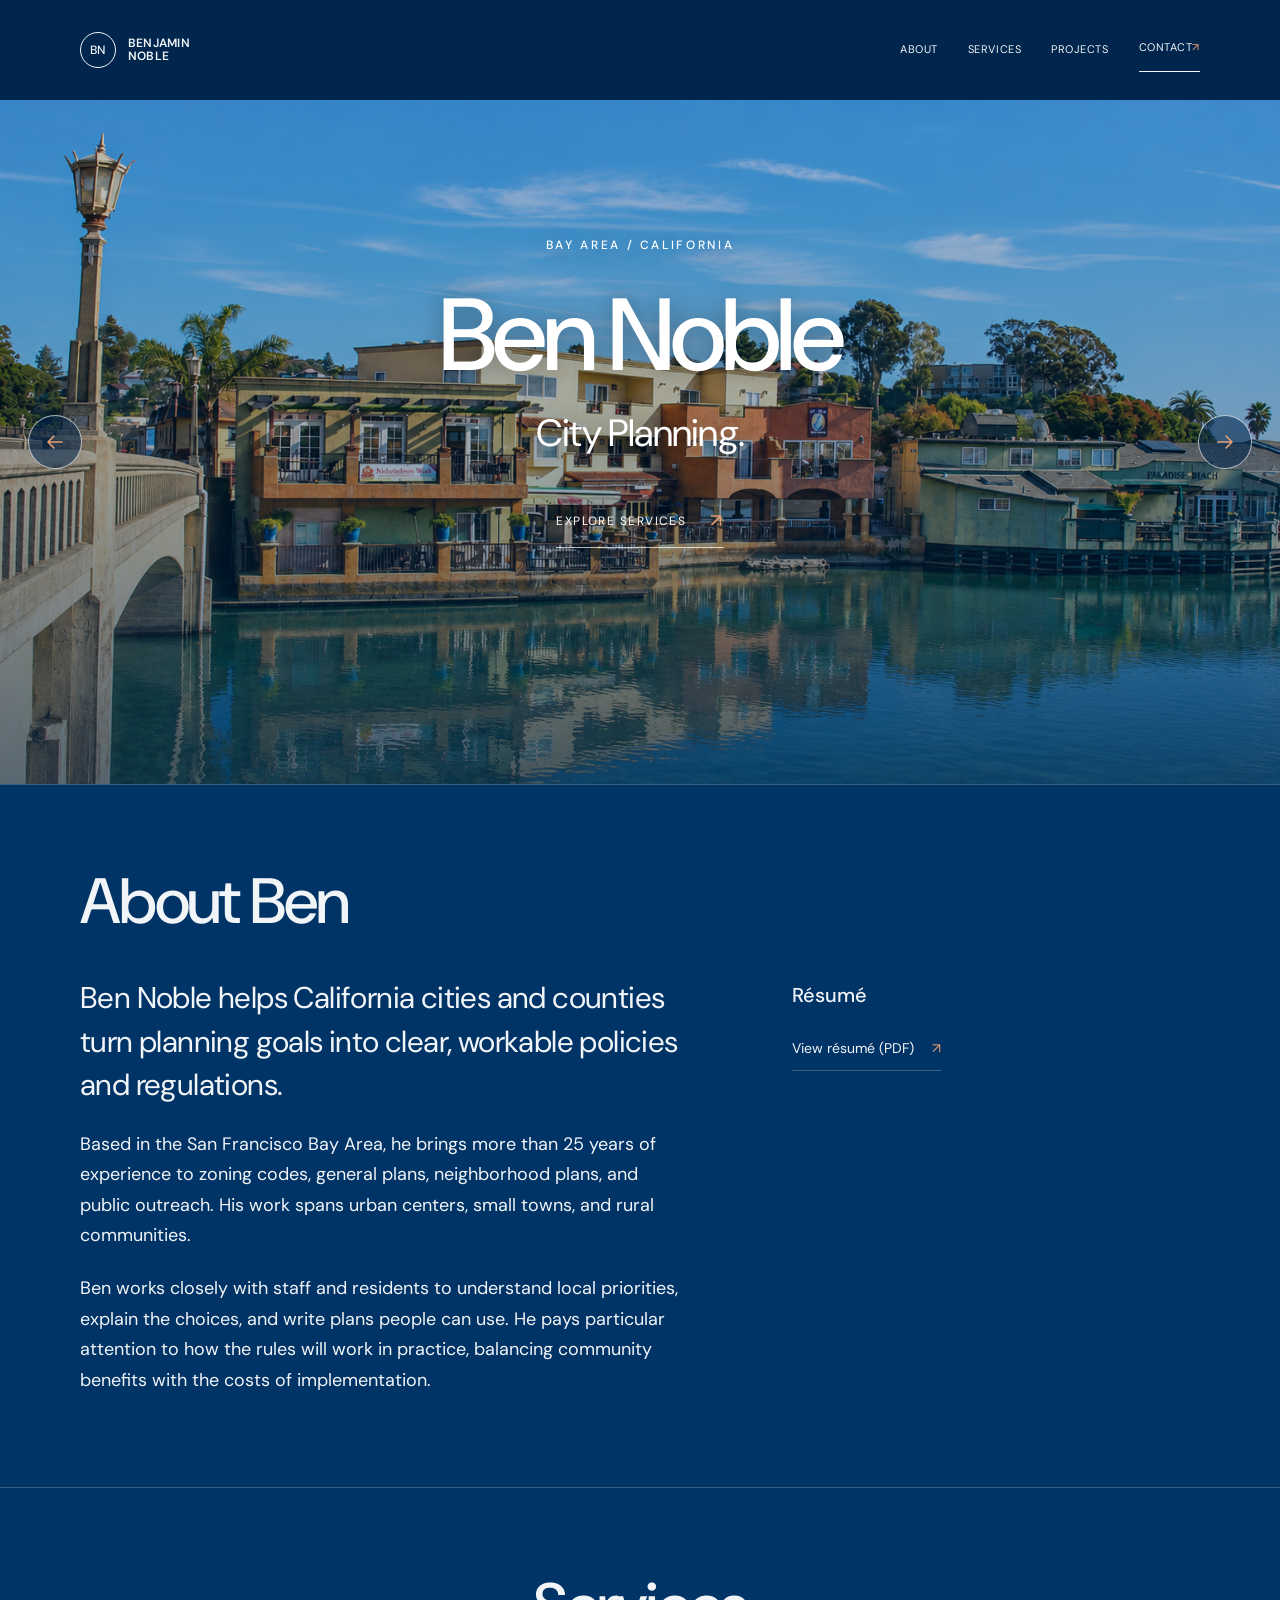
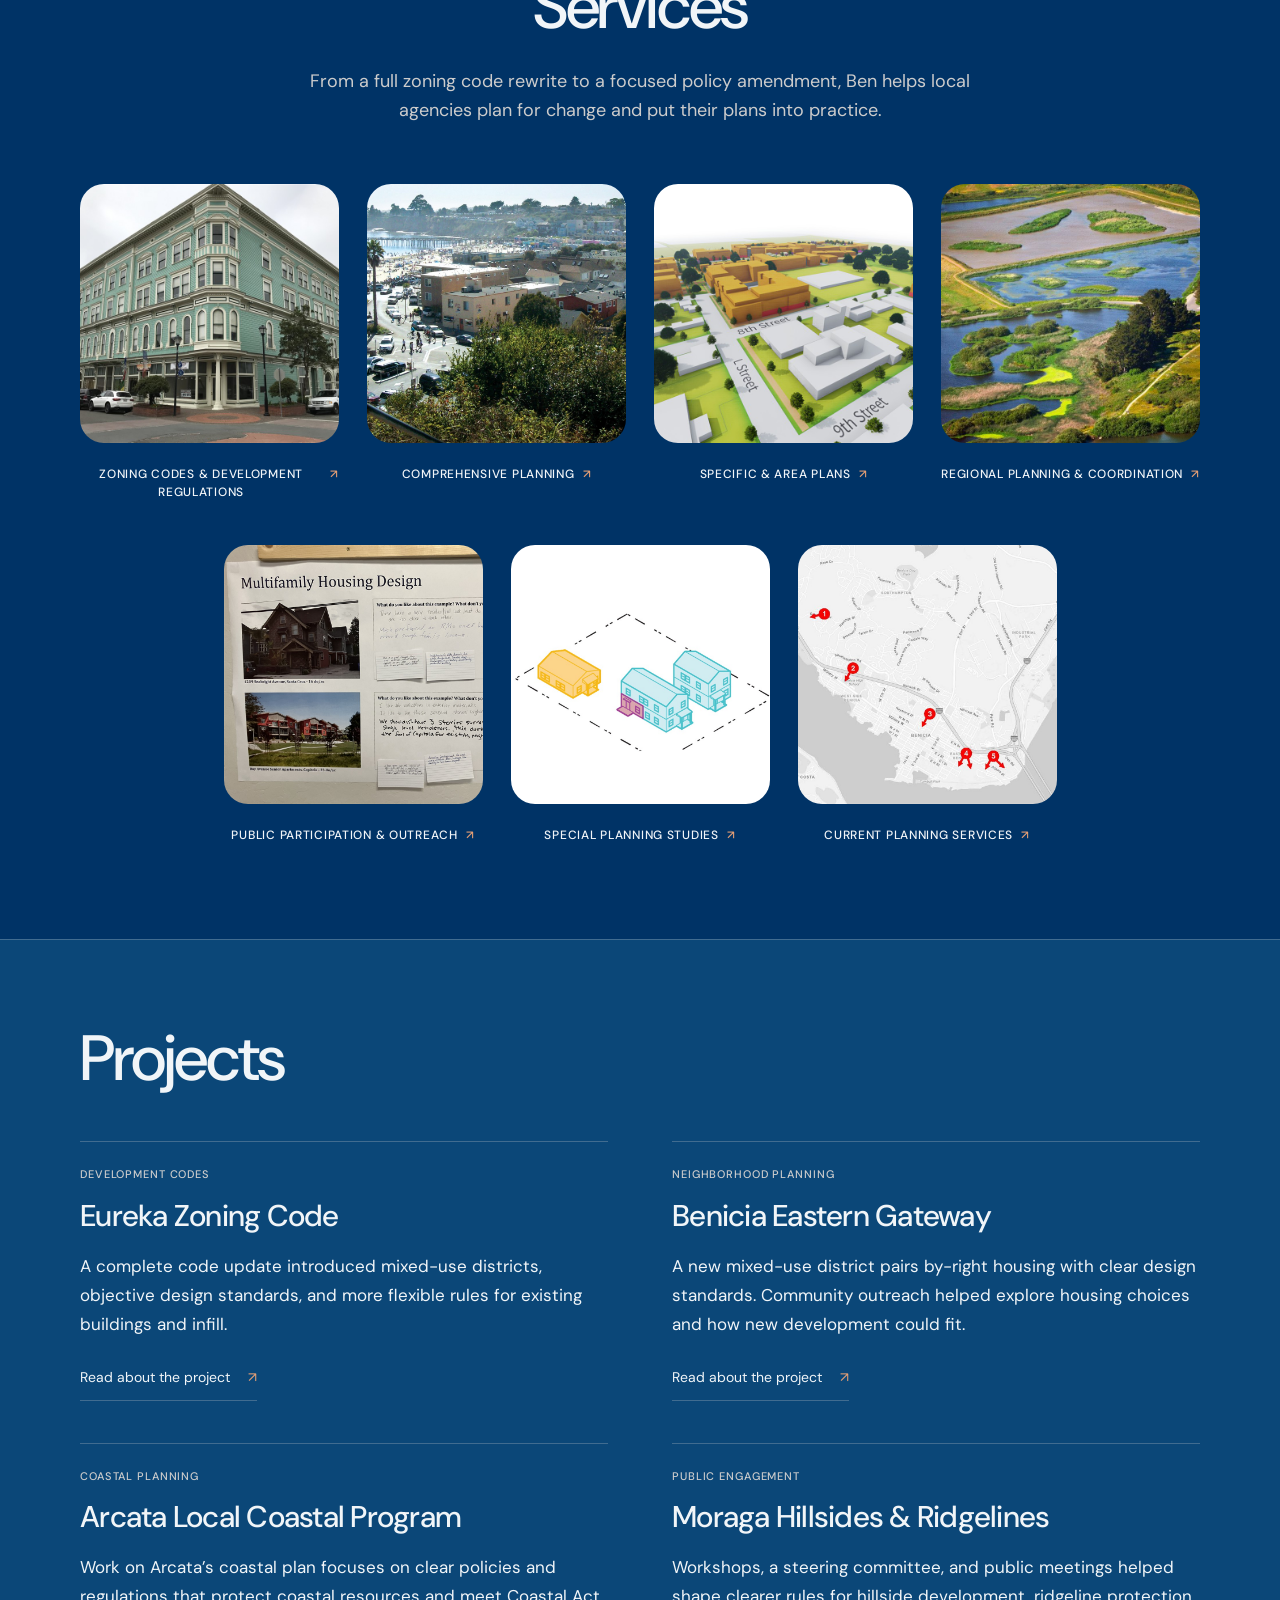
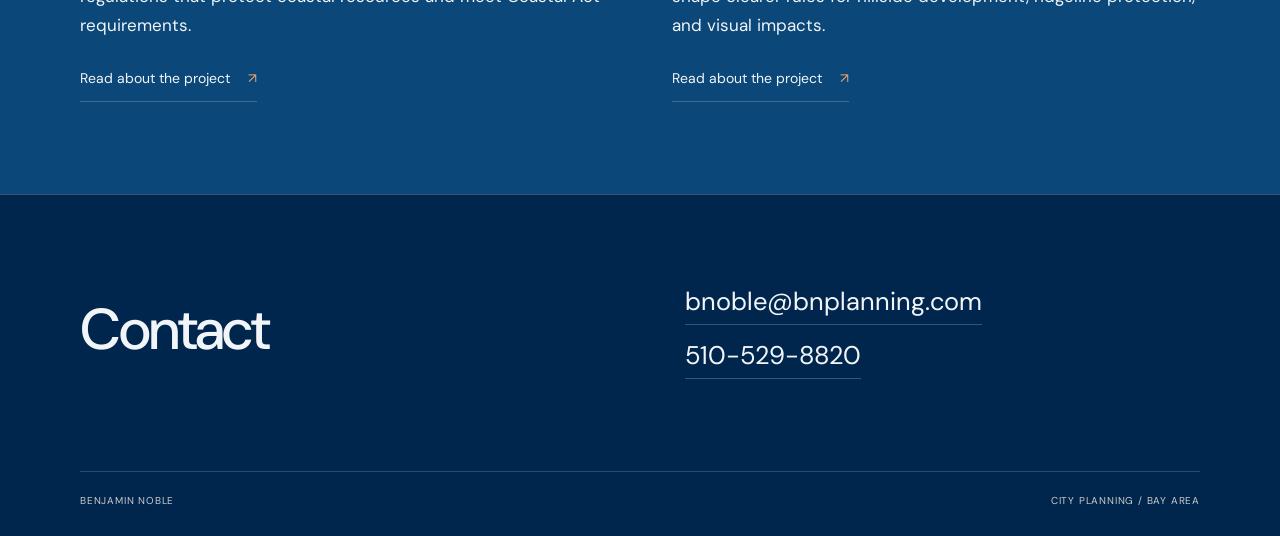
==== commit b679a43b: "Replace About background text with a link to Ben Noble's PDF résumé" ====
--- a/index.html
+++ b/index.html
@@ -8,7 +8,7 @@
     <link rel="preconnect" href="https://fonts.googleapis.com" />
     <link rel="preconnect" href="https://fonts.gstatic.com" crossorigin />
     <link href="https://fonts.googleapis.com/css2?family=DM+Sans:wght@400;500;600&display=swap" rel="stylesheet" />
-    <link rel="stylesheet" href="styles.css?v=hero-photos-3" />
+    <link rel="stylesheet" href="styles.css?v=hero-photos-5" />
   </head>
   <body class="home-page">
     <a class="skip-link" href="#main">Skip to content</a>
@@ -35,7 +35,7 @@
       <section class="hero hero-photo hero-slideshow" id="top" aria-labelledby="hero-title" aria-roledescription="carousel">
         <div class="hero-slides" aria-hidden="true">
           <img class="hero-slide is-active" src="images/hero-capitola-bridge.png" alt="" width="1903" height="826" fetchpriority="high" />
-          <img class="hero-slide" src="images/hero-capitola-mall.jpg" alt="" width="2400" height="1800" />
+          <img class="hero-slide" src="images/hero-capitola-mall-sharp.png" alt="" width="1448" height="1086" />
           <img class="hero-slide" src="images/hero-benicia-city.jpg" alt="" width="4032" height="3024" />
         </div>
         <div class="shell hero-photo-content">
@@ -60,13 +60,9 @@
               <p>Based in the San Francisco Bay Area, he brings more than 25 years of experience to zoning codes, general plans, neighborhood plans, and public outreach. His work spans urban centers, small towns, and rural communities.</p>
               <p>Ben works closely with staff and residents to understand local priorities, explain the choices, and write plans people can use. He pays particular attention to how the rules will work in practice, balancing community benefits with the costs of implementation.</p>
             </div>
-            <aside class="about-background" aria-labelledby="background-title">
-              <h3 id="background-title">Background</h3>
-              <p>Ben has run an independent practice since 2014. He previously served as an Associate Principal at PlaceWorks, formerly Design, Community &amp; Environment, where he oversaw the firm’s zoning practice.</p>
-              <dl class="credentials">
-                <div><dt>Master’s in City &amp; Regional Planning</dt><dd>University of North Carolina at Chapel Hill</dd></div>
-                <div><dt>B.A. in History &amp; Southeast Asian Studies</dt><dd>University of Wisconsin–Madison</dd></div>
-              </dl>
+            <aside class="about-background" aria-labelledby="resume-title">
+              <h3 id="resume-title">Résumé</h3>
+              <a class="project-read-more" href="documents/ben-noble-resume.pdf" target="_blank" rel="noopener">View résumé (PDF) <span aria-hidden="true">↗</span><span class="visually-hidden"> (opens in a new tab)</span></a>
             </aside>
           </div>
         </div>
--- a/styles.css
+++ b/styles.css
@@ -427,10 +427,11 @@
 }
 
 /* Frame the supplied slideshow photos without white bands or the Benicia bench. */
-.hero-slide:nth-child(2) { transform: scale(1.18); }
+.hero-slide:nth-child(2) { transform: none; }
 .hero-slide:nth-child(3) { object-position: center 35%; }
 @media (max-width: 1100px) {
-  .hero-slide:nth-child(3) { transform: scale(1.6); transform-origin: center 40%; }
+  .hero-slide:nth-child(2) { transform: scale(1.18); }
+  .hero-slide:nth-child(3) { transform: scale(1.6); transform-origin: center 25%; }
 }
 @media (max-width: 760px) {
   .hero-slide:nth-child(2) { transform: scale(1.27); }
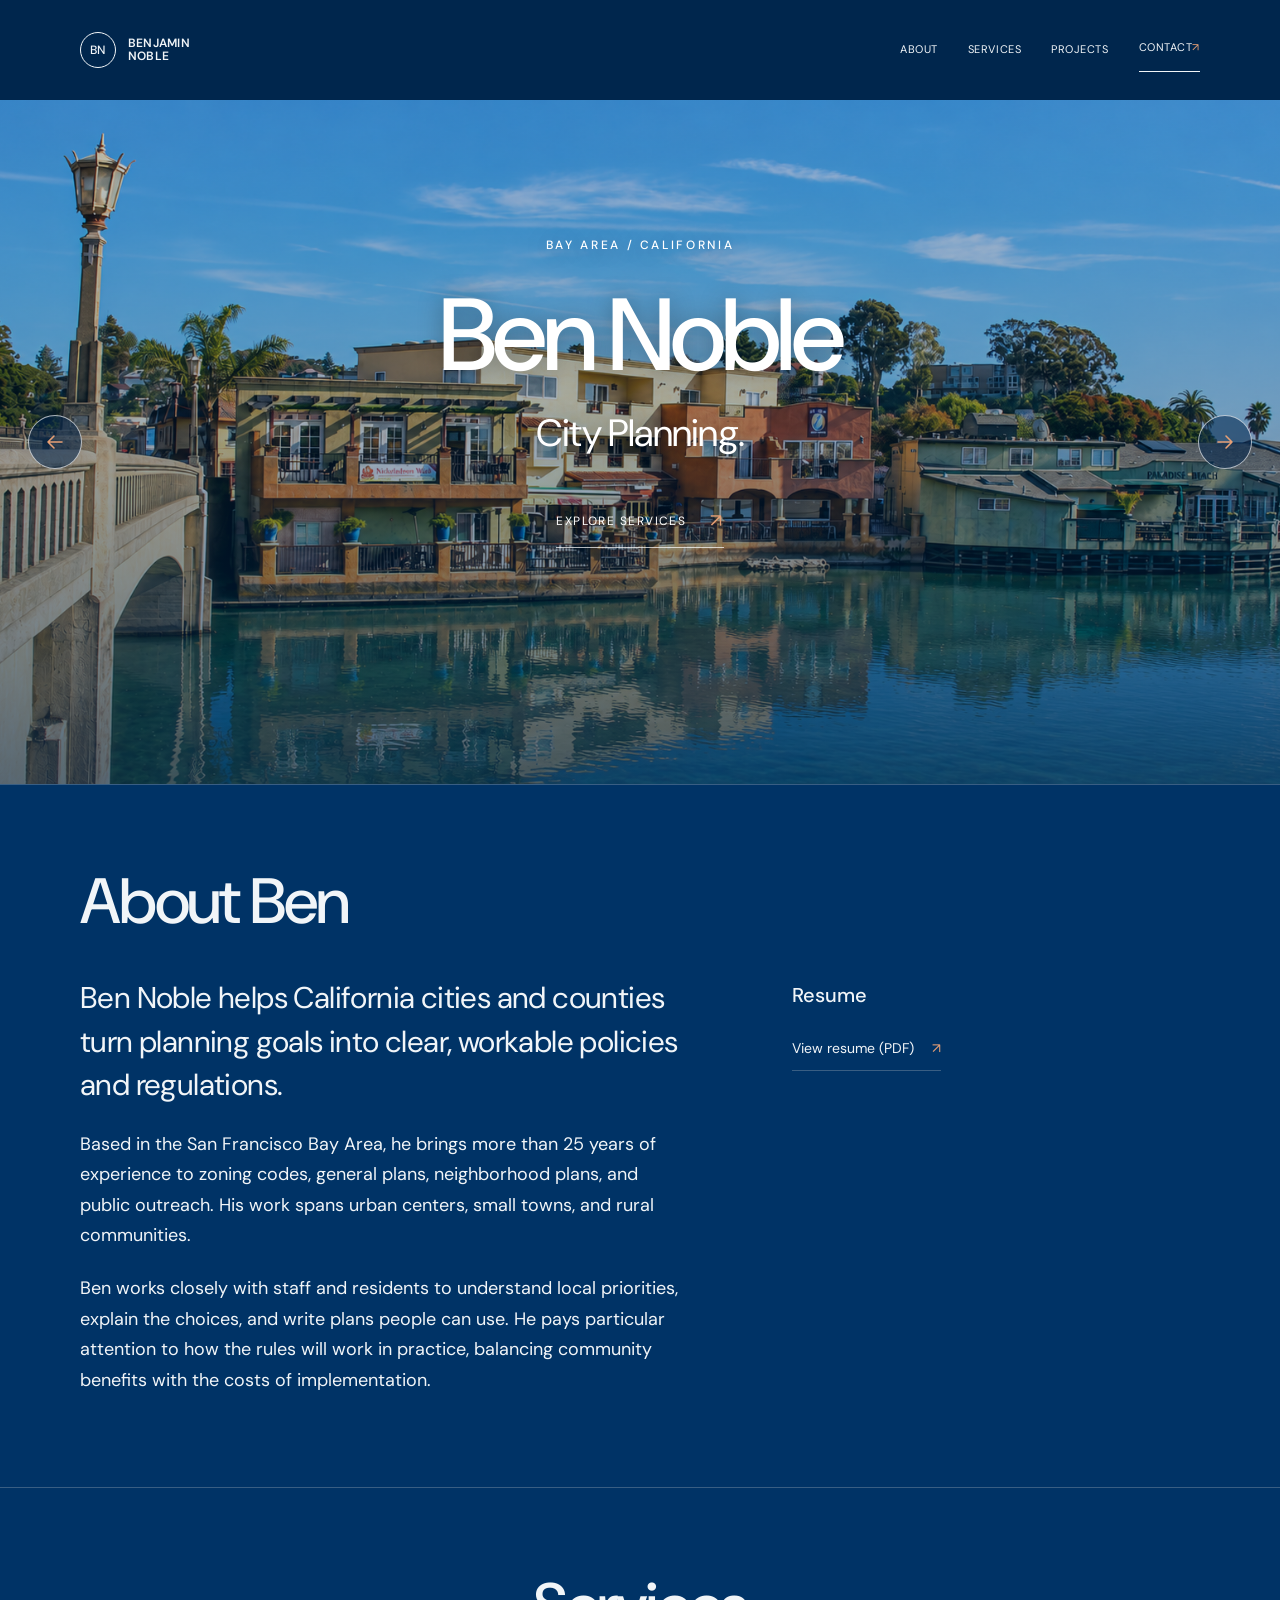
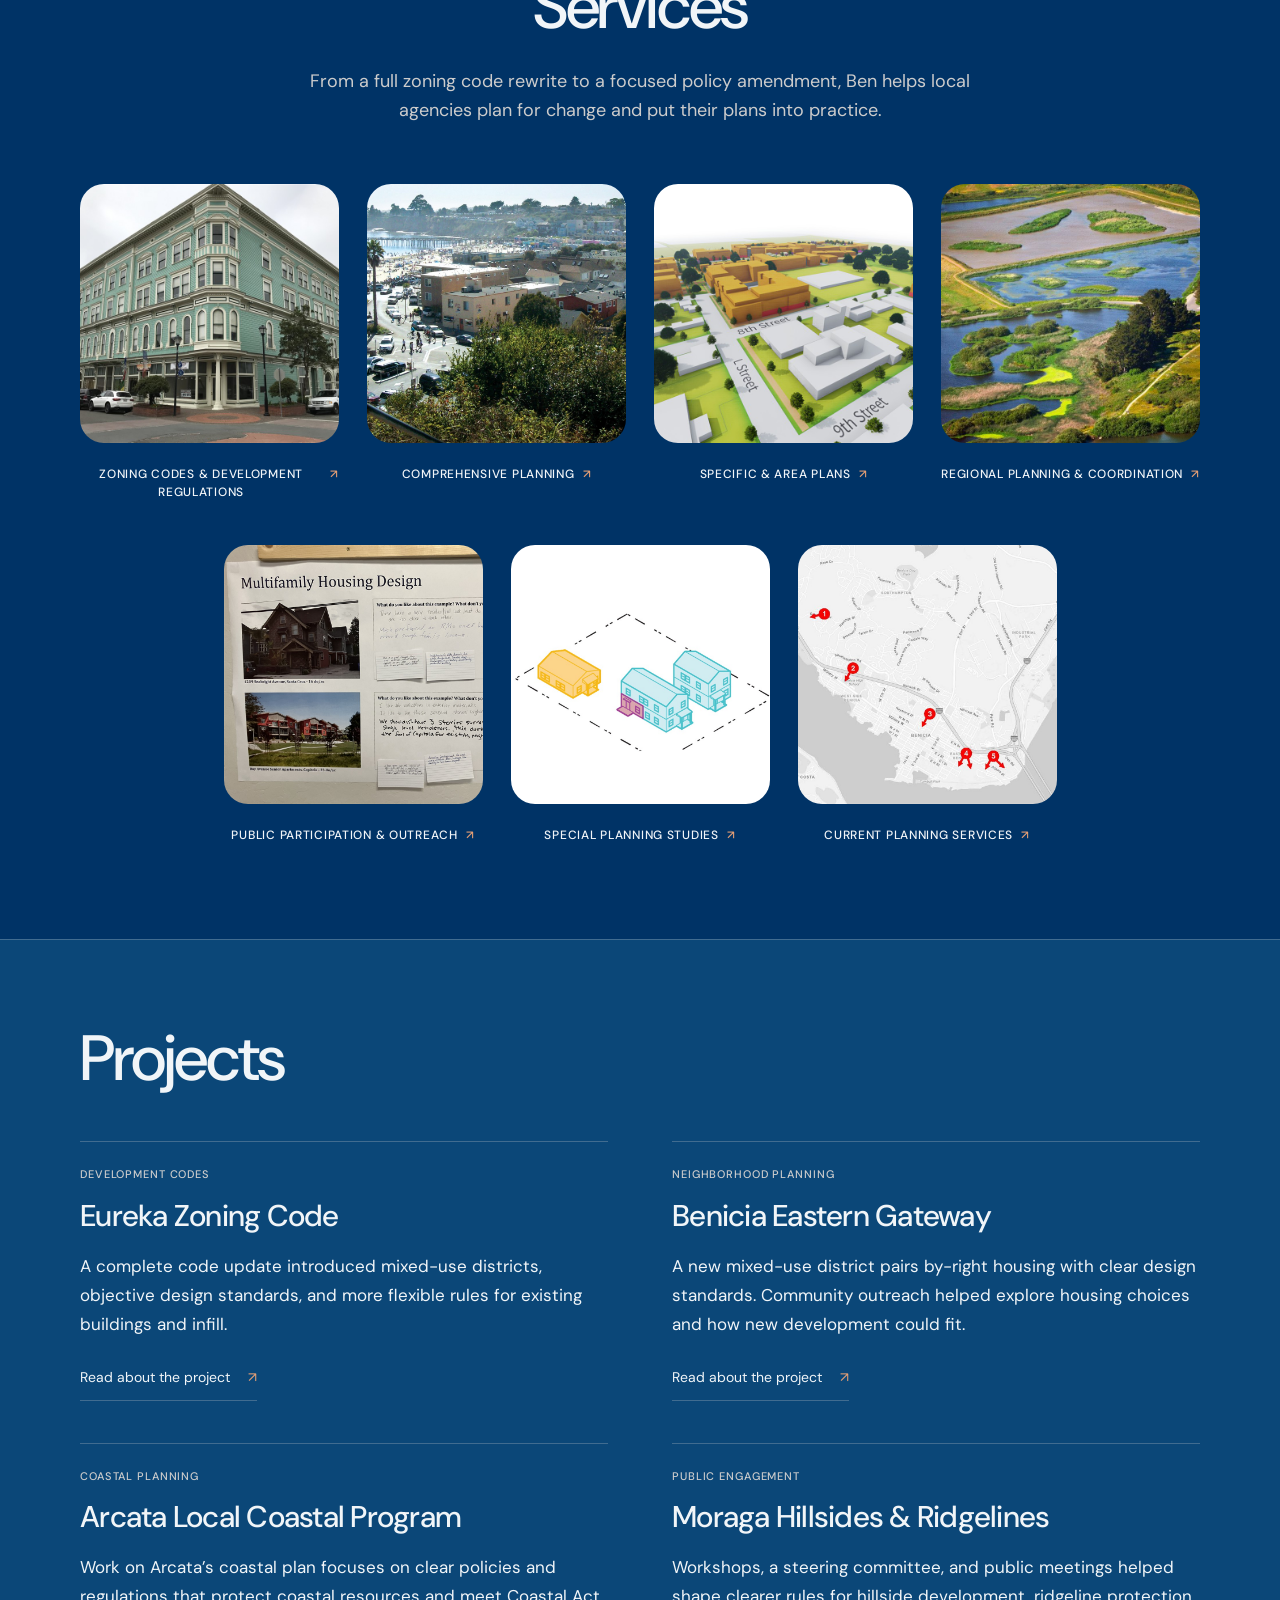
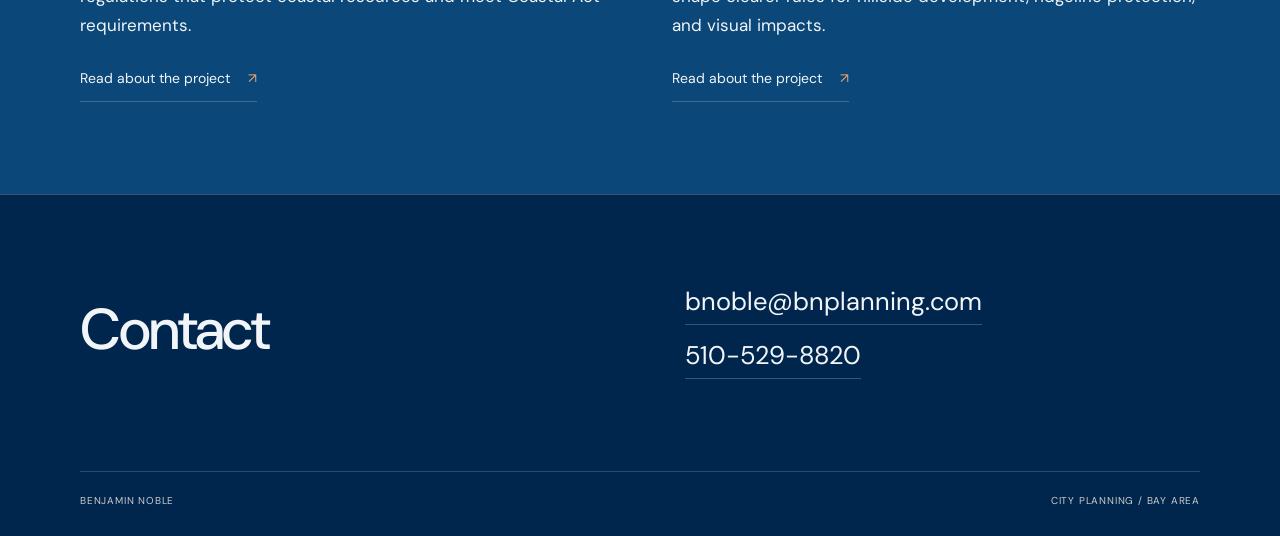
==== commit f34c94bd: "Remove accents from Resume heading and link" ====
--- a/index.html
+++ b/index.html
@@ -61,8 +61,8 @@
               <p>Ben works closely with staff and residents to understand local priorities, explain the choices, and write plans people can use. He pays particular attention to how the rules will work in practice, balancing community benefits with the costs of implementation.</p>
             </div>
             <aside class="about-background" aria-labelledby="resume-title">
-              <h3 id="resume-title">Résumé</h3>
-              <a class="project-read-more" href="documents/ben-noble-resume.pdf" target="_blank" rel="noopener">View résumé (PDF) <span aria-hidden="true">↗</span><span class="visually-hidden"> (opens in a new tab)</span></a>
+              <h3 id="resume-title">Resume</h3>
+              <a class="project-read-more" href="documents/ben-noble-resume.pdf" target="_blank" rel="noopener">View resume (PDF) <span aria-hidden="true">↗</span><span class="visually-hidden"> (opens in a new tab)</span></a>
             </aside>
           </div>
         </div>
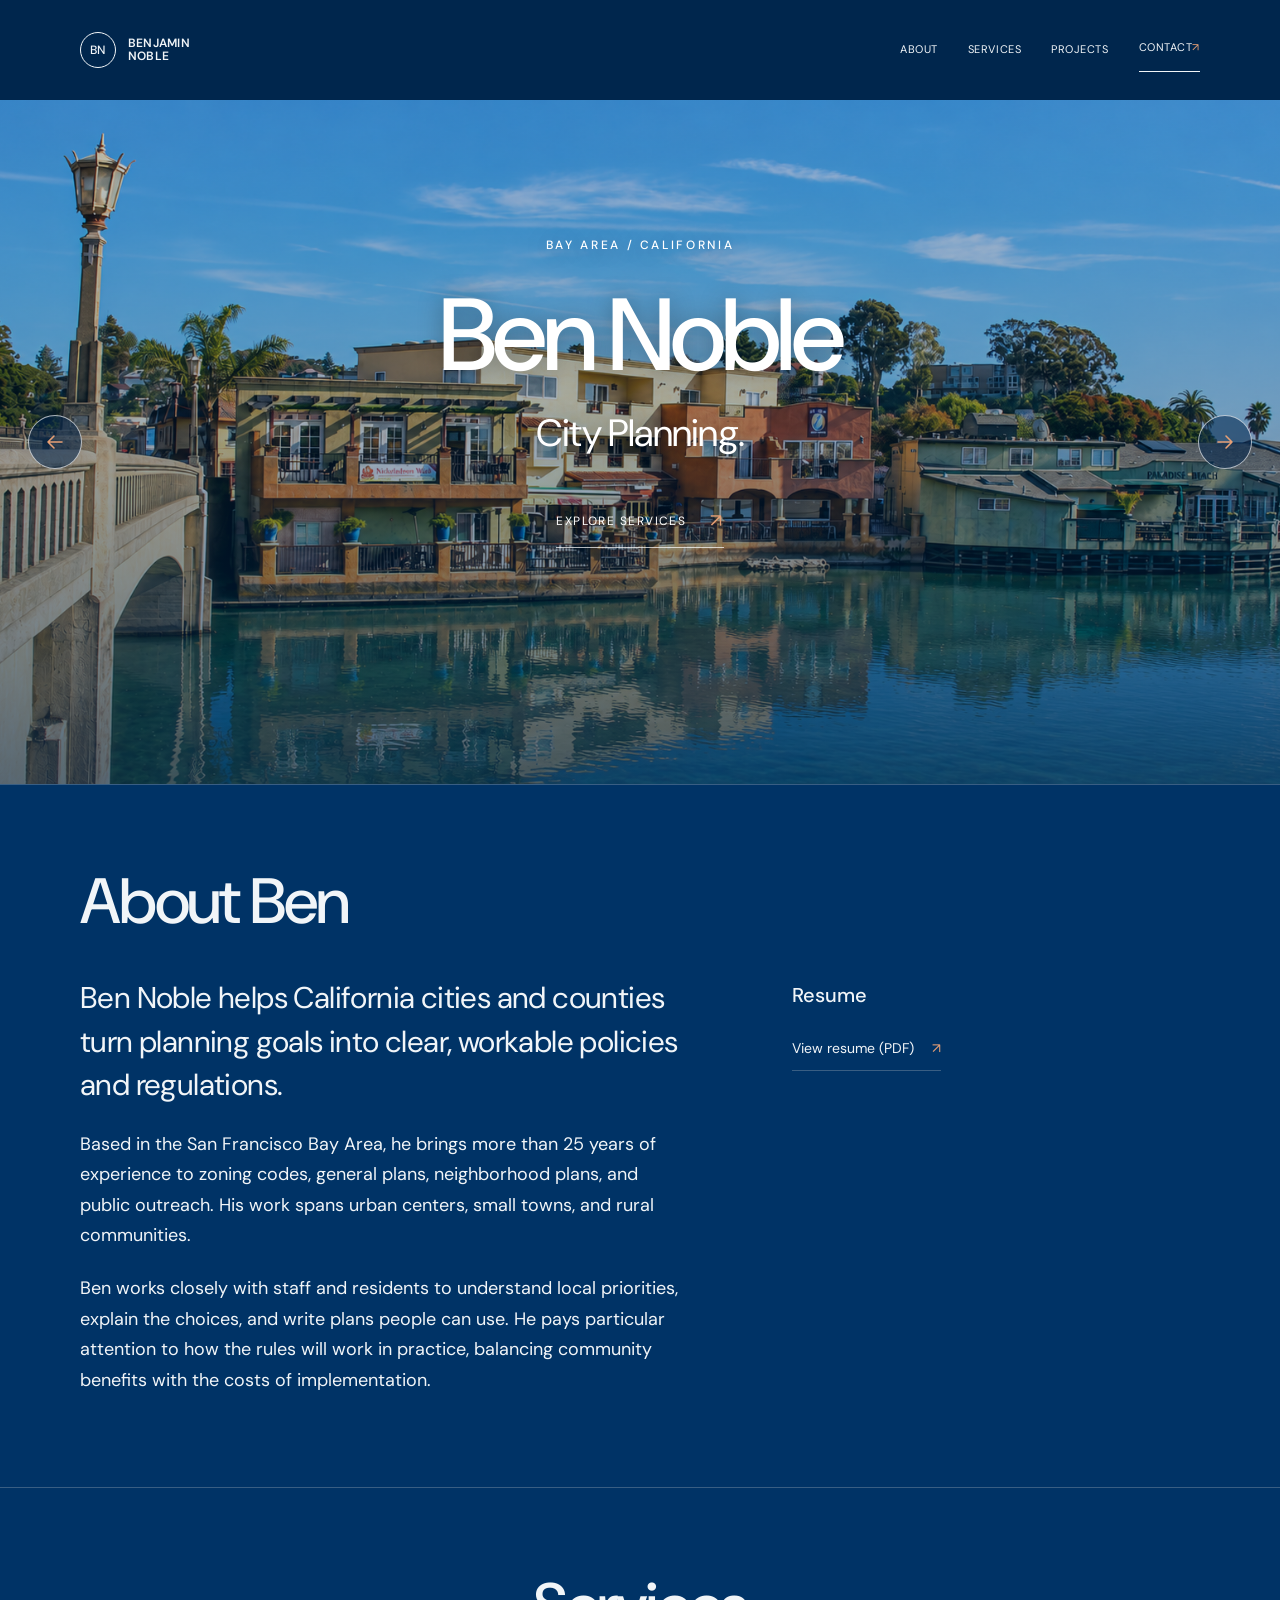
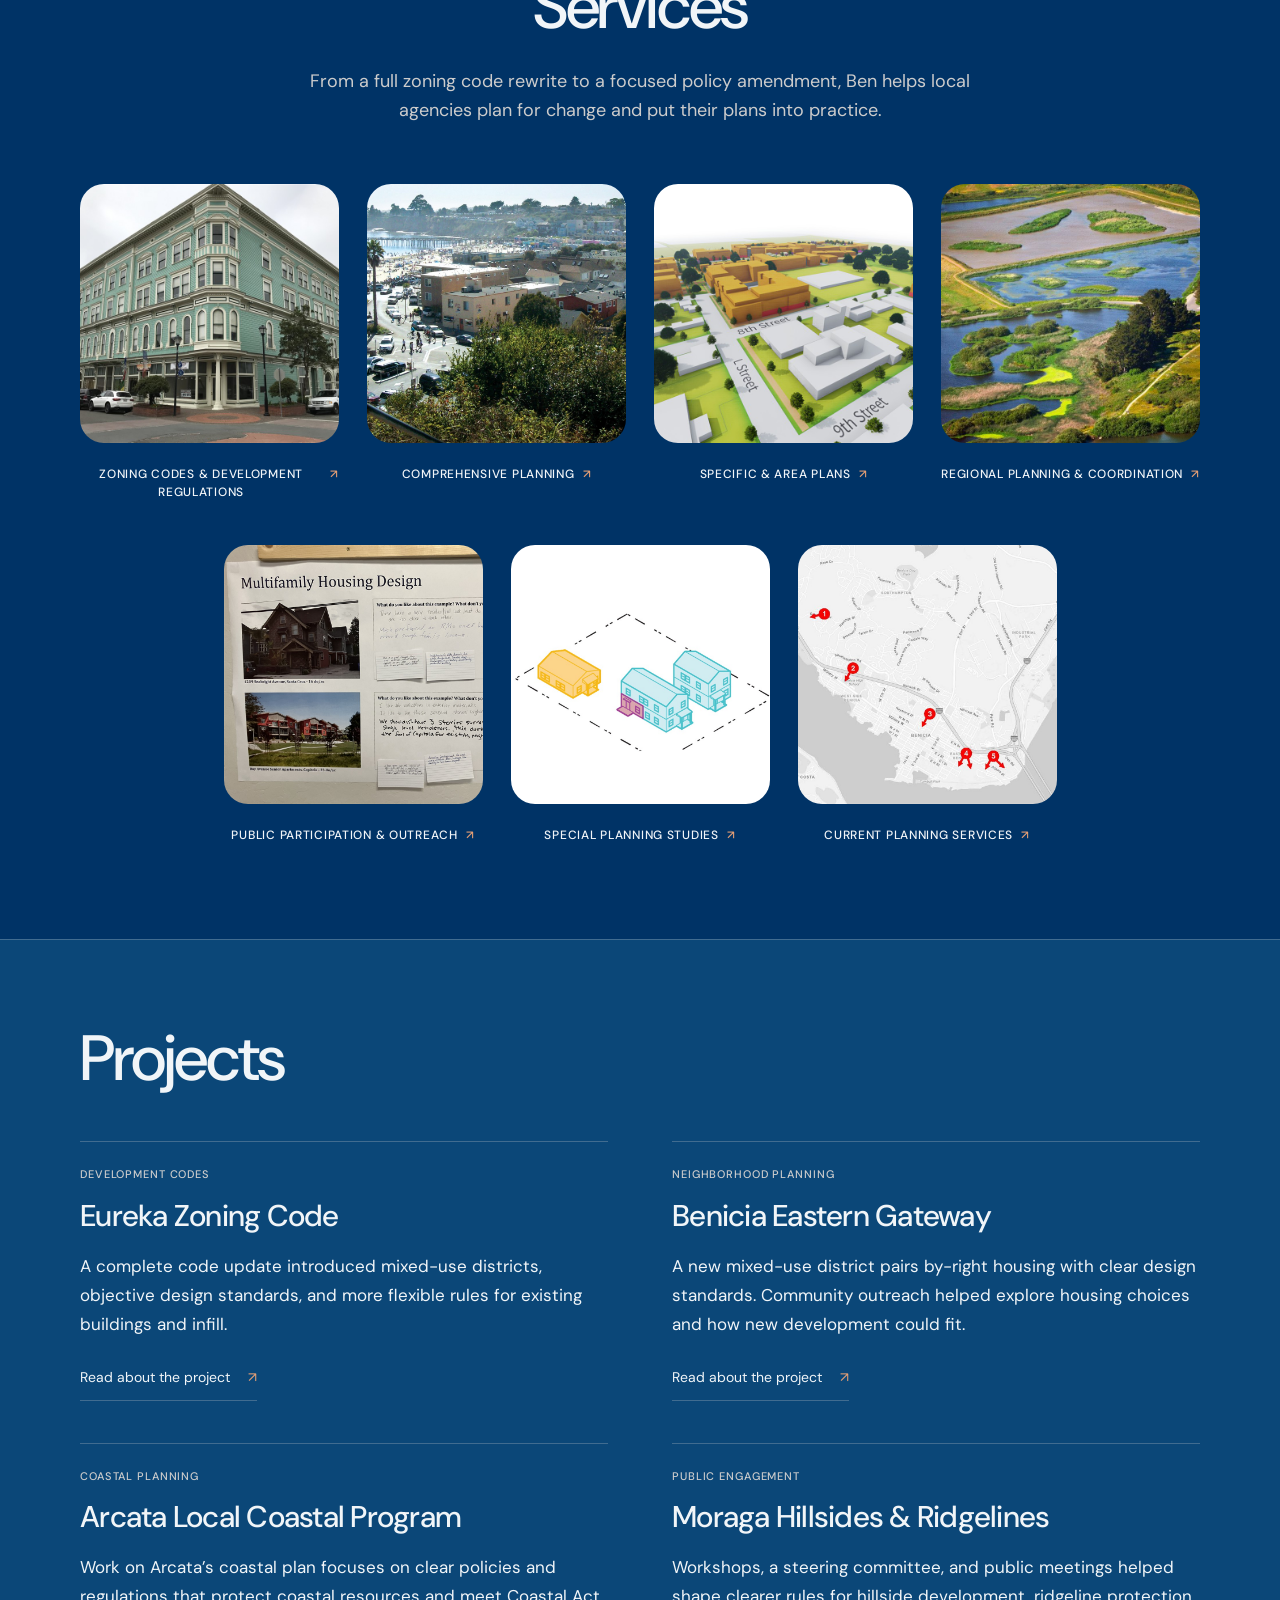
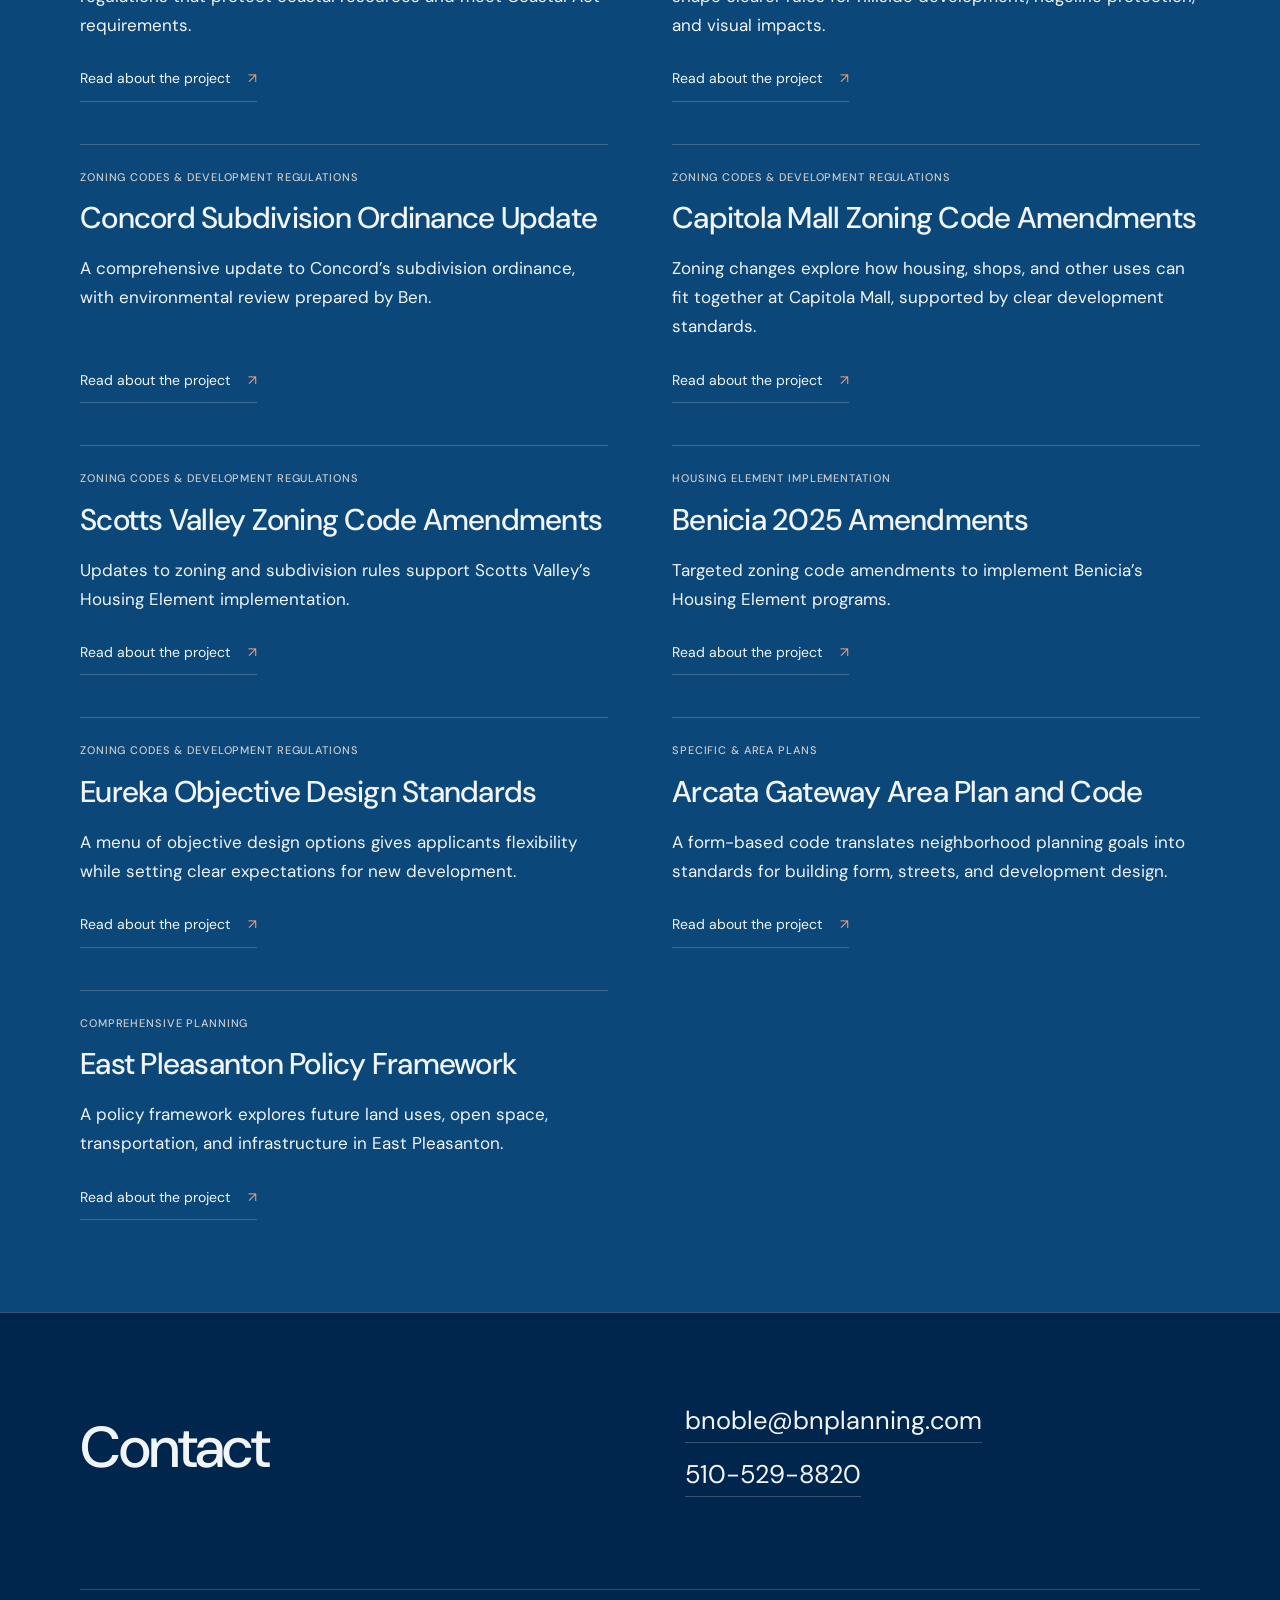
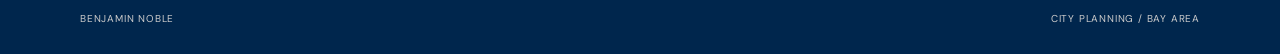
==== commit aeaa8455: "Expand project portfolio with seven additional project summaries" ====
--- a/index.html
+++ b/index.html
@@ -8,7 +8,7 @@
     <link rel="preconnect" href="https://fonts.googleapis.com" />
     <link rel="preconnect" href="https://fonts.gstatic.com" crossorigin />
     <link href="https://fonts.googleapis.com/css2?family=DM+Sans:wght@400;500;600&display=swap" rel="stylesheet" />
-    <link rel="stylesheet" href="styles.css?v=hero-photos-5" />
+    <link rel="stylesheet" href="styles.css?v=hero-plaza-6" />
   </head>
   <body class="home-page">
     <a class="skip-link" href="#main">Skip to content</a>
@@ -35,7 +35,7 @@
       <section class="hero hero-photo hero-slideshow" id="top" aria-labelledby="hero-title" aria-roledescription="carousel">
         <div class="hero-slides" aria-hidden="true">
           <img class="hero-slide is-active" src="images/hero-capitola-bridge.png" alt="" width="1903" height="826" fetchpriority="high" />
-          <img class="hero-slide" src="images/hero-capitola-mall-sharp.png" alt="" width="1448" height="1086" />
+          <img class="hero-slide" src="images/hero-arcata-plaza.jpg" alt="" width="3008" height="2000" />
           <img class="hero-slide" src="images/hero-benicia-city.jpg" alt="" width="4032" height="3024" />
         </div>
         <div class="shell hero-photo-content">
@@ -135,6 +135,48 @@
               <p>Workshops, a steering committee, and public meetings helped shape clearer rules for hillside development, ridgeline protection, and visual impacts.</p>
               <a class="project-read-more" href="engagement.html#moraga-hillsides">Read about the project <span aria-hidden="true">↗</span><span class="visually-hidden">: Moraga Hillsides &amp; Ridgelines</span></a>
             </article>
+            <article class="featured-project">
+              <p class="project-type">Zoning codes &amp; development regulations</p>
+              <h3>Concord Subdivision Ordinance Update</h3>
+              <p>A comprehensive update to Concord’s subdivision ordinance, with environmental review prepared by Ben.</p>
+              <a class="project-read-more" href="policy.html#concord-subdivision">Read about the project <span aria-hidden="true">↗</span><span class="visually-hidden">: Concord Subdivision Ordinance Update</span></a>
+            </article>
+            <article class="featured-project">
+              <p class="project-type">Zoning codes &amp; development regulations</p>
+              <h3>Capitola Mall Zoning Code Amendments</h3>
+              <p>Zoning changes explore how housing, shops, and other uses can fit together at Capitola Mall, supported by clear development standards.</p>
+              <a class="project-read-more" href="policy.html#capitola-mall">Read about the project <span aria-hidden="true">↗</span><span class="visually-hidden">: Capitola Mall Zoning Code Amendments</span></a>
+            </article>
+            <article class="featured-project">
+              <p class="project-type">Zoning codes &amp; development regulations</p>
+              <h3>Scotts Valley Zoning Code Amendments</h3>
+              <p>Updates to zoning and subdivision rules support Scotts Valley’s Housing Element implementation.</p>
+              <a class="project-read-more" href="policy.html#scotts-valley-amendments">Read about the project <span aria-hidden="true">↗</span><span class="visually-hidden">: Scotts Valley Zoning Code Amendments</span></a>
+            </article>
+            <article class="featured-project">
+              <p class="project-type">Housing element implementation</p>
+              <h3>Benicia 2025 Amendments</h3>
+              <p>Targeted zoning code amendments to implement Benicia’s Housing Element programs.</p>
+              <a class="project-read-more" href="policy.html#benicia-2025">Read about the project <span aria-hidden="true">↗</span><span class="visually-hidden">: Benicia 2025 Amendments</span></a>
+            </article>
+            <article class="featured-project">
+              <p class="project-type">Zoning codes &amp; development regulations</p>
+              <h3>Eureka Objective Design Standards</h3>
+              <p>A menu of objective design options gives applicants flexibility while setting clear expectations for new development.</p>
+              <a class="project-read-more" href="policy.html#eureka-design-standards">Read about the project <span aria-hidden="true">↗</span><span class="visually-hidden">: Eureka Objective Design Standards</span></a>
+            </article>
+            <article class="featured-project">
+              <p class="project-type">Specific &amp; area plans</p>
+              <h3>Arcata Gateway Area Plan and Code</h3>
+              <p>A form-based code translates neighborhood planning goals into standards for building form, streets, and development design.</p>
+              <a class="project-read-more" href="design.html#arcata-gateway">Read about the project <span aria-hidden="true">↗</span><span class="visually-hidden">: Arcata Gateway Area Plan and Code</span></a>
+            </article>
+            <article class="featured-project">
+              <p class="project-type">Comprehensive planning</p>
+              <h3>East Pleasanton Policy Framework</h3>
+              <p>A policy framework explores future land uses, open space, transportation, and infrastructure in East Pleasanton.</p>
+              <a class="project-read-more" href="planning.html#east-pleasanton">Read about the project <span aria-hidden="true">↗</span><span class="visually-hidden">: East Pleasanton Policy Framework</span></a>
+            </article>
           </div>
         </div>
       </section>
@@ -156,7 +198,7 @@
         <span>City planning / Bay Area</span>
       </div>
     </footer>
-    <script src="script.js?v=hero-photos-2"></script>
+    <script src="script.js?v=hero-plaza-6"></script>
   </body>
 </html>
 
--- a/styles.css
+++ b/styles.css
@@ -430,10 +430,8 @@
 .hero-slide:nth-child(2) { transform: none; }
 .hero-slide:nth-child(3) { object-position: center 35%; }
 @media (max-width: 1100px) {
-  .hero-slide:nth-child(2) { transform: scale(1.18); }
   .hero-slide:nth-child(3) { transform: scale(1.6); transform-origin: center 25%; }
 }
 @media (max-width: 760px) {
-  .hero-slide:nth-child(2) { transform: scale(1.27); }
   .hero-slide:nth-child(3) { transform: scale(1.6); }
 }
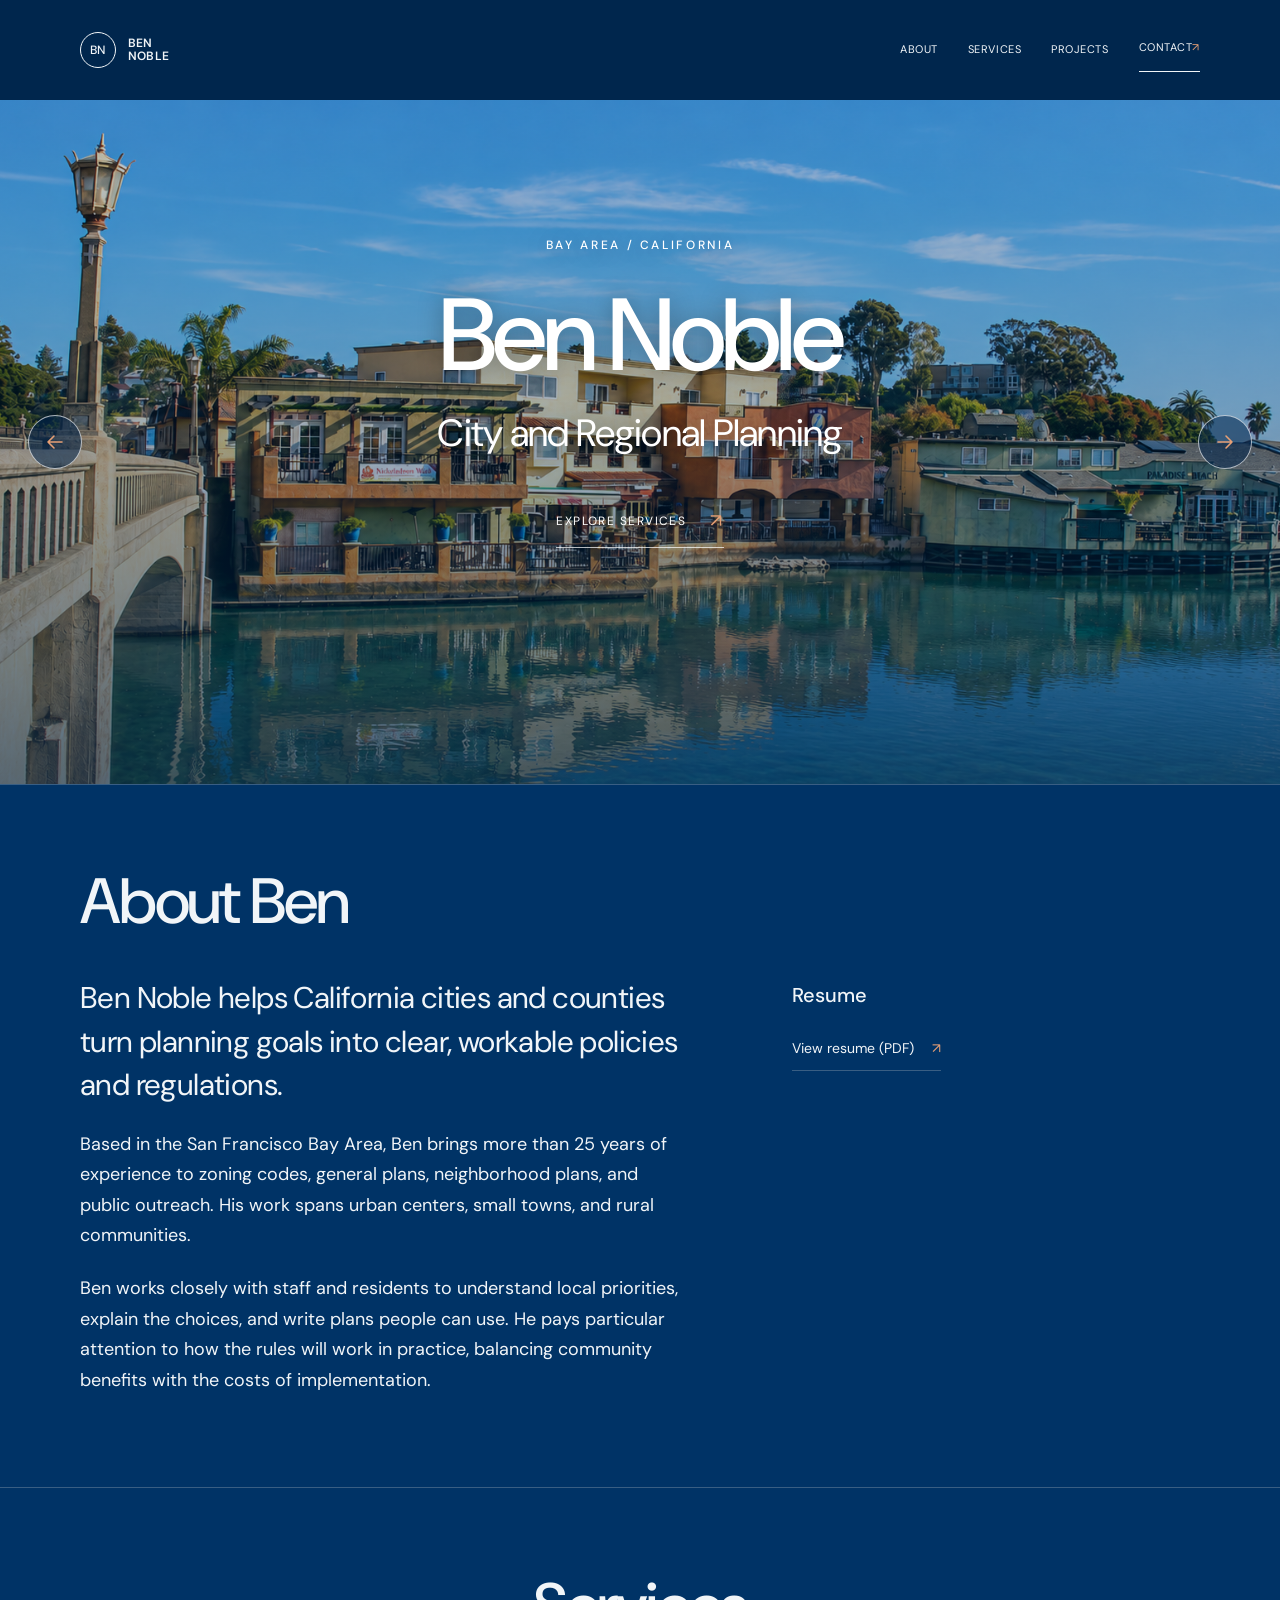
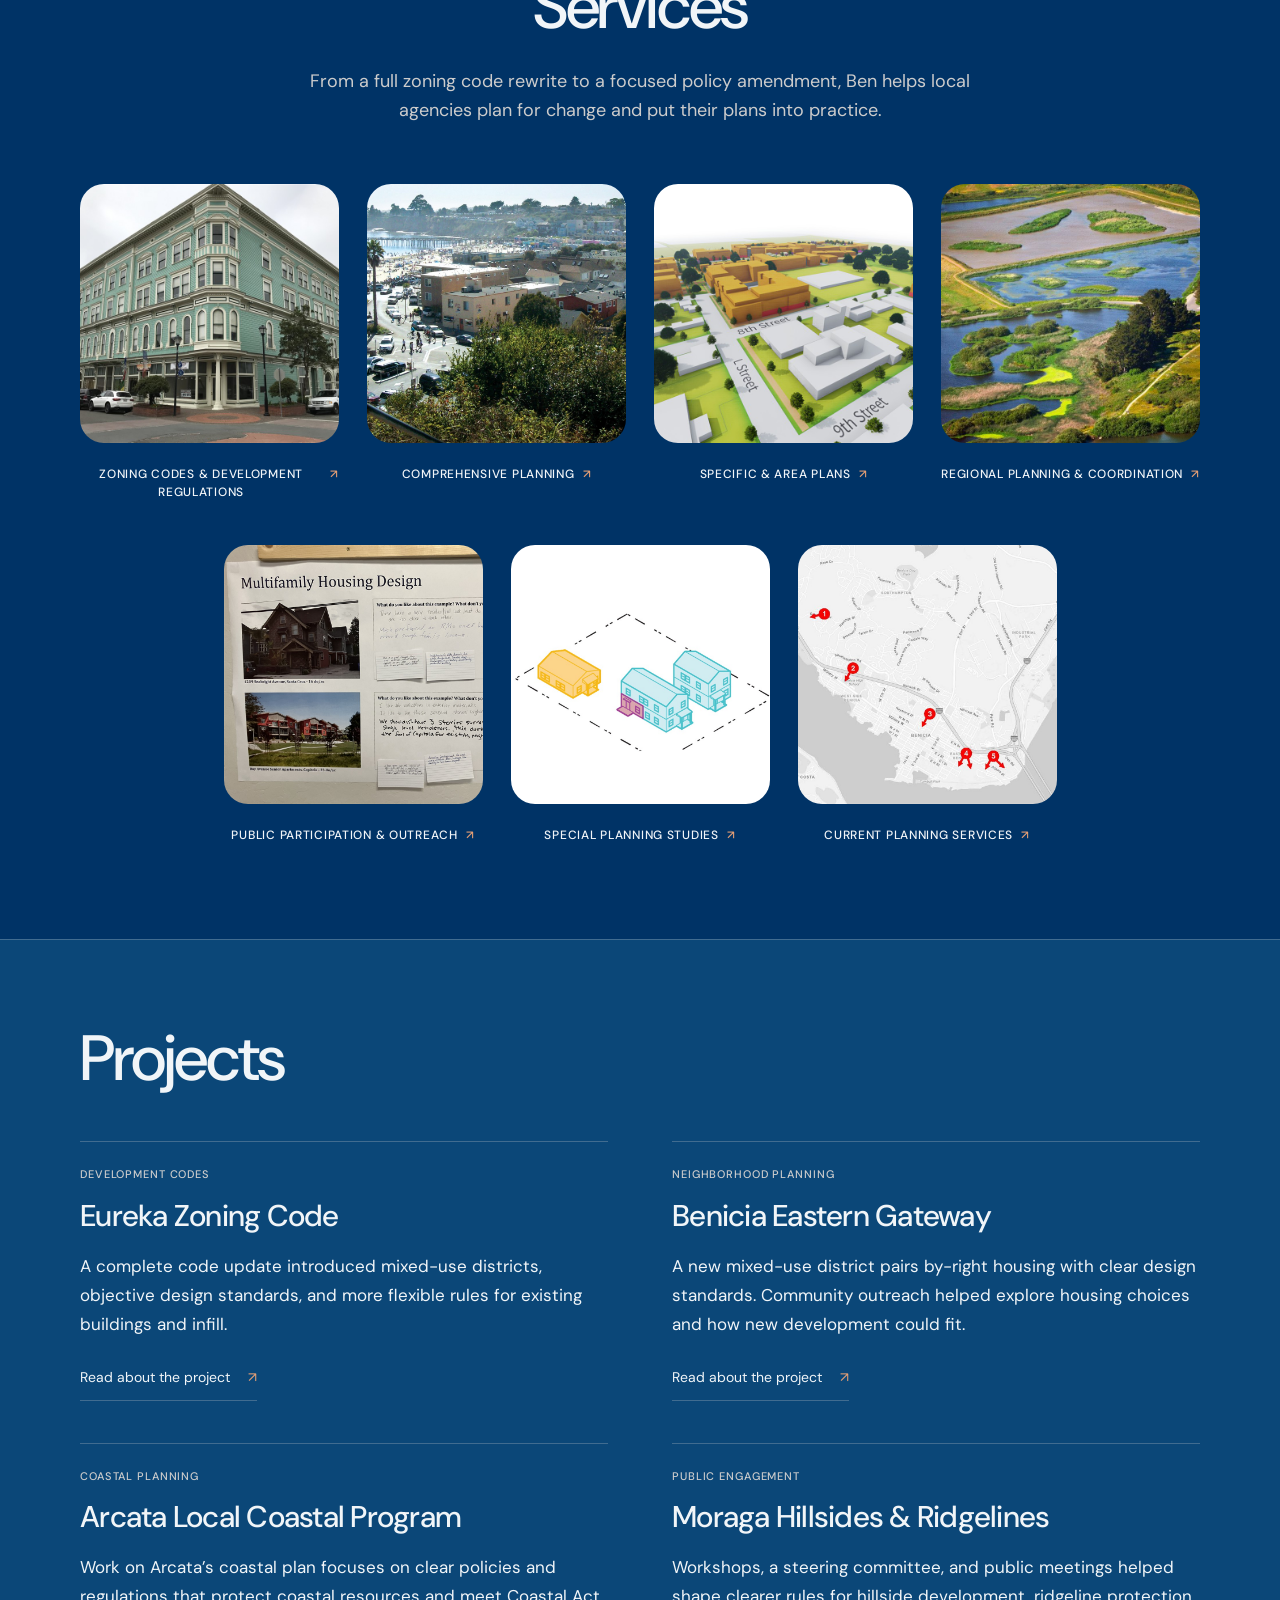
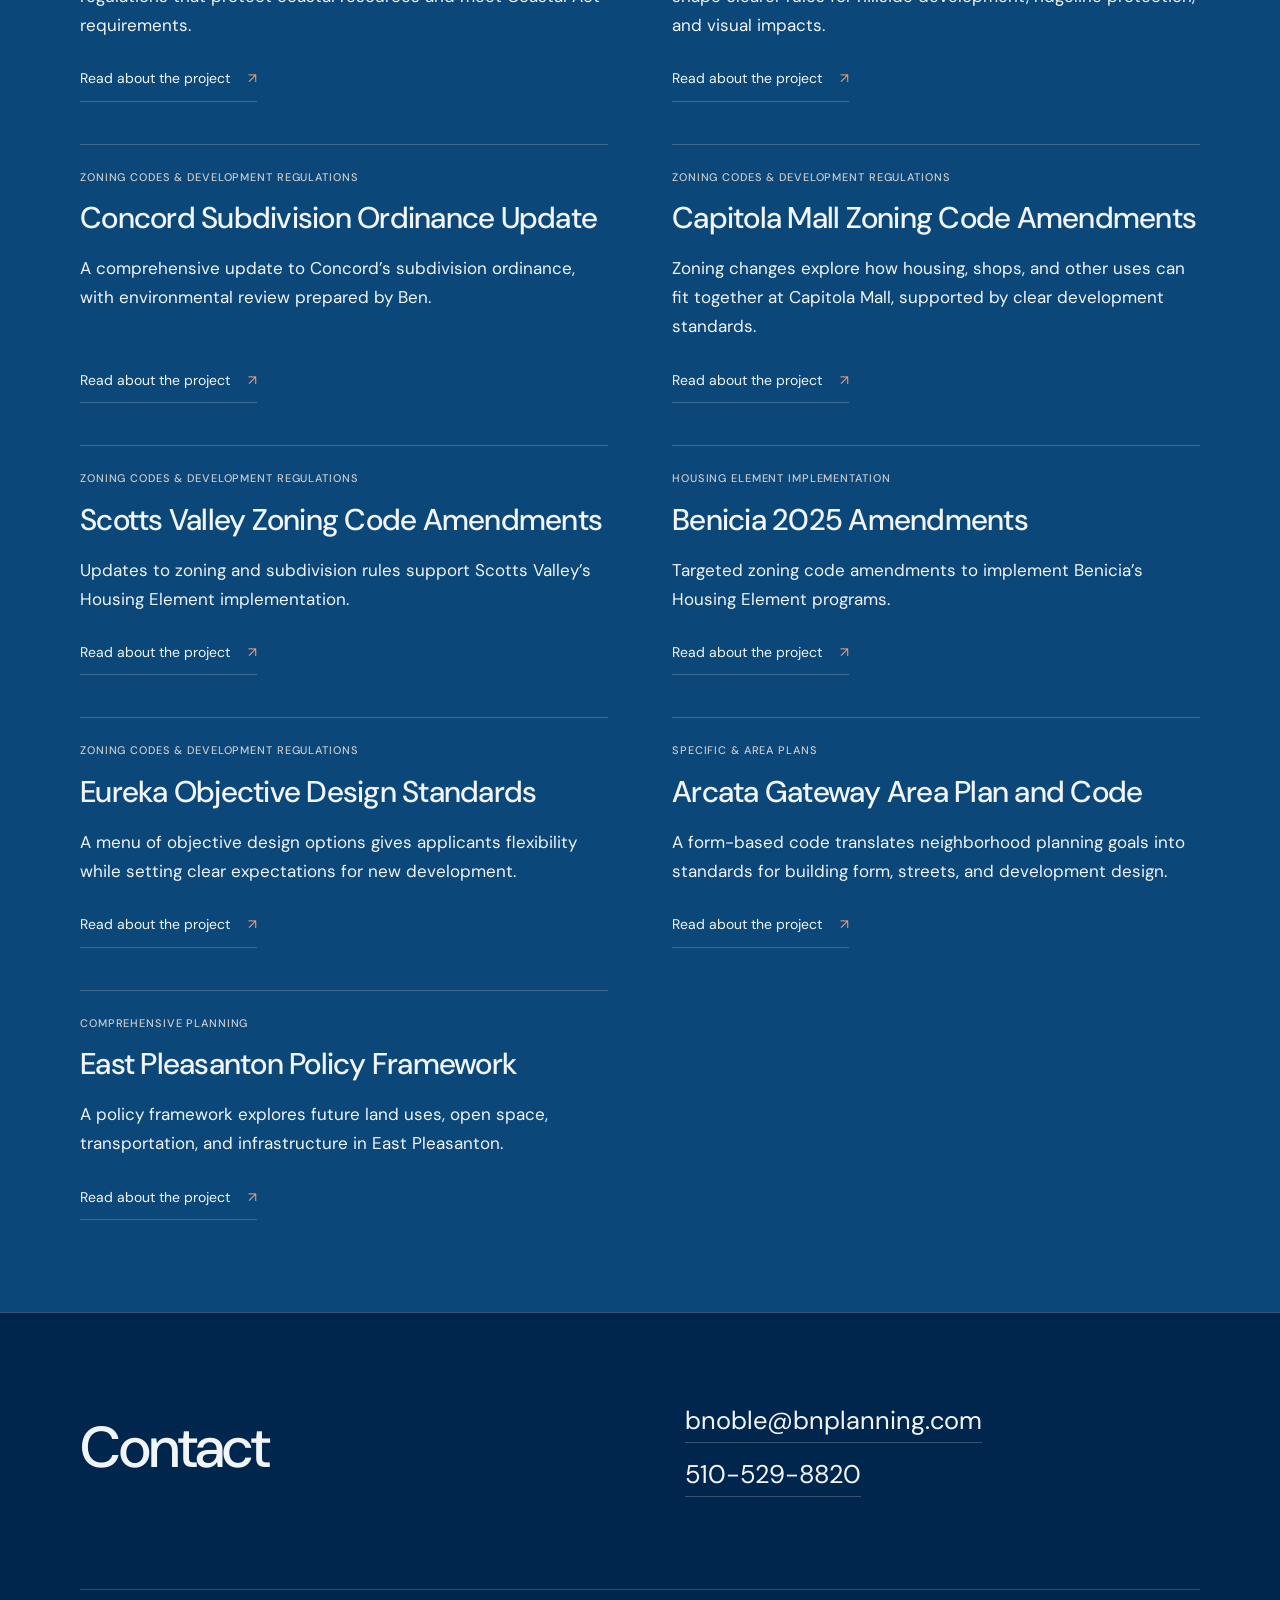
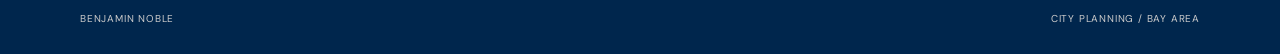
==== commit 01512db9: "Update Ben's site wording and remove extra project lists" ====
--- a/index.html
+++ b/index.html
@@ -14,9 +14,9 @@
     <a class="skip-link" href="#main">Skip to content</a>
     <header class="site-header">
       <div class="shell header-inner">
-        <a class="wordmark" href="#top" aria-label="Benjamin Noble home">
+        <a class="wordmark" href="#top" aria-label="Ben Noble home">
           <span class="wordmark-mark" aria-hidden="true">BN</span>
-          <span>Benjamin<br />Noble</span>
+          <span>Ben<br />Noble</span>
         </a>
         <button class="menu-toggle" type="button" aria-expanded="false" aria-controls="site-nav">
           <span class="menu-toggle-label">Menu</span>
@@ -41,7 +41,7 @@
         <div class="shell hero-photo-content">
           <p class="hero-location">Bay Area / California</p>
           <h1 id="hero-title">Ben Noble</h1>
-          <p class="hero-discipline">City Planning.</p>
+          <p class="hero-discipline">City and Regional Planning</p>
           <a class="hero-services-link" href="#projects">Explore services <span aria-hidden="true">↗</span></a>
         </div>
         <div class="hero-carousel-controls" hidden>
@@ -57,7 +57,7 @@
           <div class="about-grid">
             <div class="about-copy">
               <p class="about-lead">Ben Noble helps California cities and counties turn planning goals into clear, workable policies and regulations.</p>
-              <p>Based in the San Francisco Bay Area, he brings more than 25 years of experience to zoning codes, general plans, neighborhood plans, and public outreach. His work spans urban centers, small towns, and rural communities.</p>
+              <p>Based in the San Francisco Bay Area, Ben brings more than 25 years of experience to zoning codes, general plans, neighborhood plans, and public outreach. His work spans urban centers, small towns, and rural communities.</p>
               <p>Ben works closely with staff and residents to understand local priorities, explain the choices, and write plans people can use. He pays particular attention to how the rules will work in practice, balancing community benefits with the costs of implementation.</p>
             </div>
             <aside class="about-background" aria-labelledby="resume-title">
